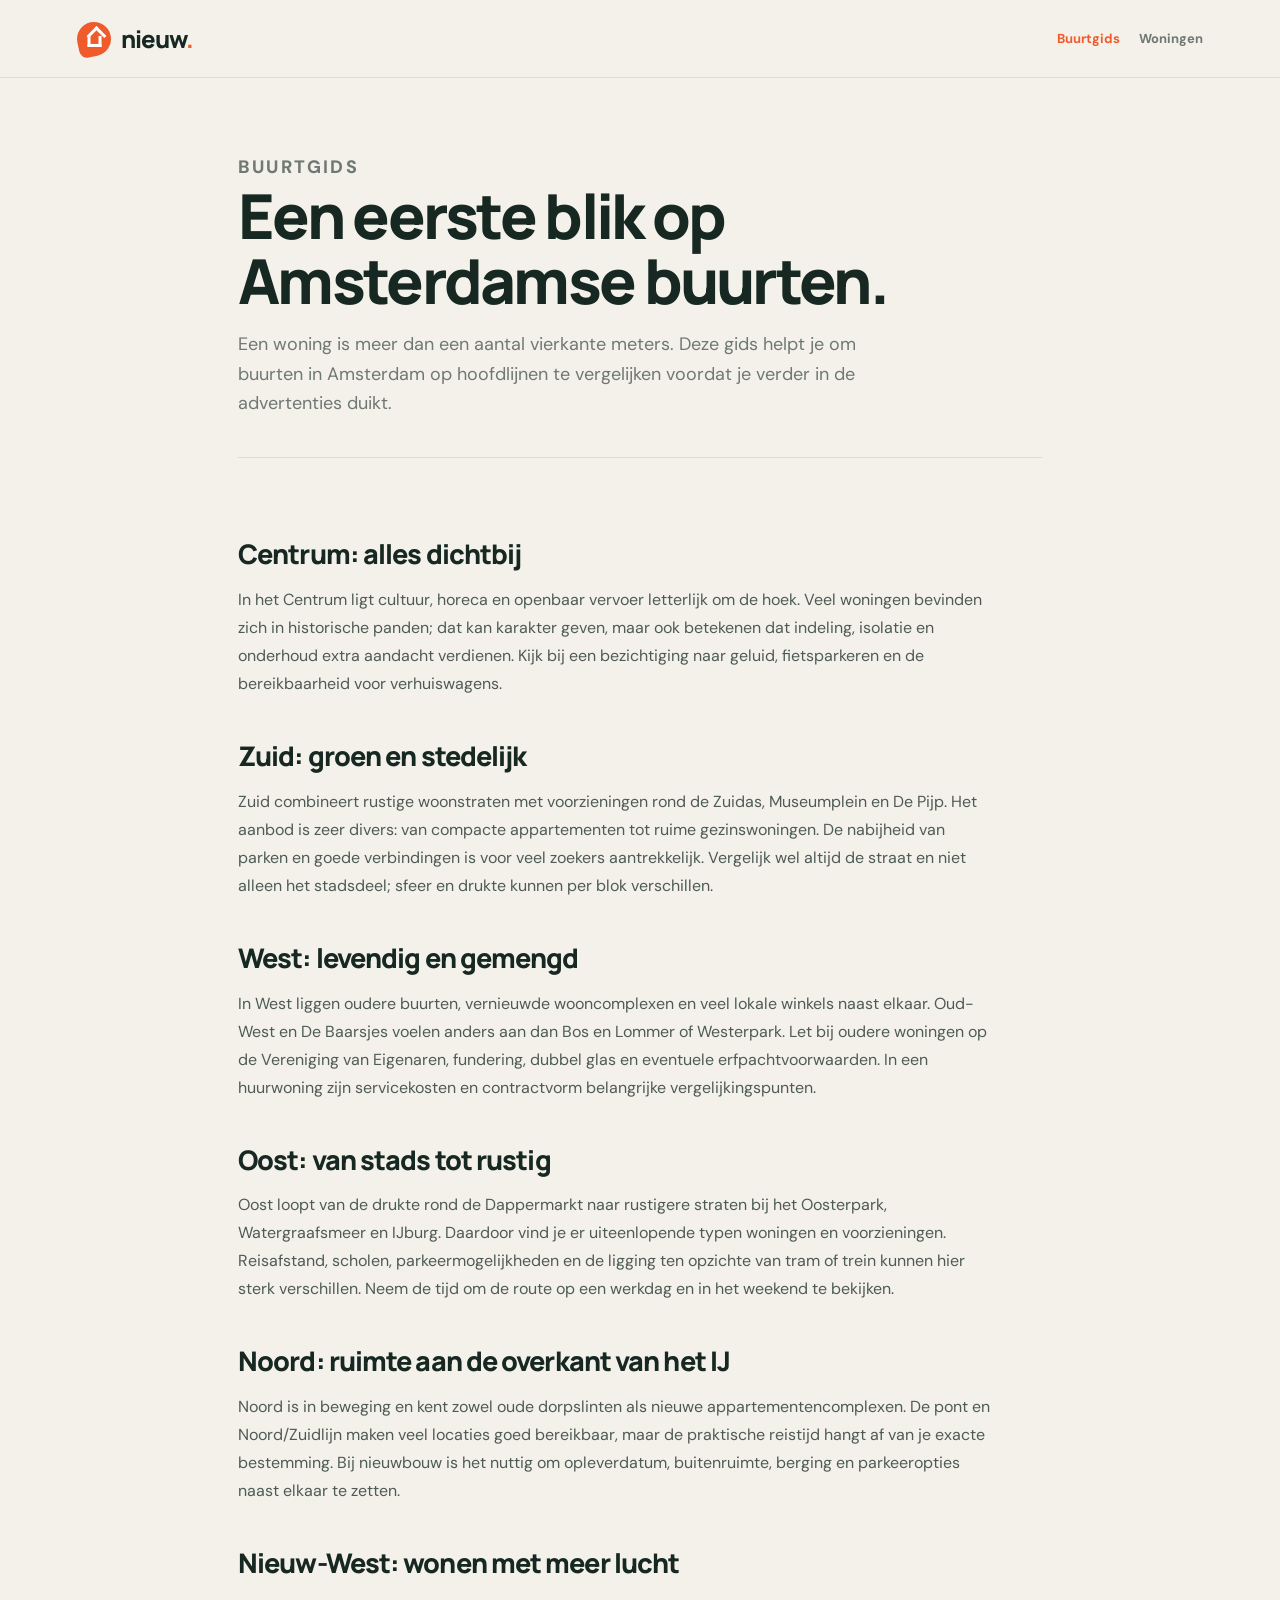
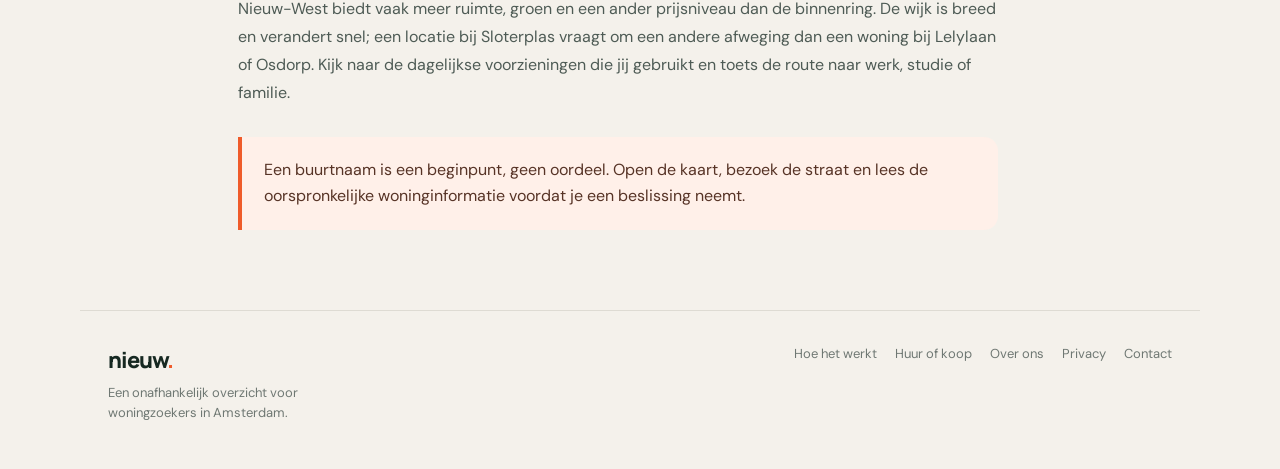
==== buurten.html @ e7a921b7 "Add Amsterdam neighbourhood guide" ====
<!doctype html>
<html lang="nl">
<head>
  <meta charset="UTF-8"><meta name="viewport" content="width=device-width, initial-scale=1.0">
  <meta name="description" content="Een praktische buurtgids voor woningzoekers in Amsterdam.">
  <title>Buurtgids Amsterdam | Mijnvastgoed</title>
  <link rel="preconnect" href="https://fonts.googleapis.com"><link rel="preconnect" href="https://fonts.gstatic.com" crossorigin>
  <link href="https://fonts.googleapis.com/css2?family=DM+Sans:wght@400;500;600;700&family=Manrope:wght@600;700;800&display=swap" rel="stylesheet"><link rel="stylesheet" href="styles.css?v=11">
</head>
<body>
  <header class="topbar content-topbar"><a class="brand" href="index.html"><span class="brand-mark"><span></span></span><span>nieuw<span class="brand-dot">.</span></span></a><nav class="content-nav" aria-label="Hoofdnavigatie"><a class="active" href="buurten.html">Buurtgids</a><a href="index.html">Woningen</a></nav></header>
  <main class="content-main"><section class="content-hero"><p class="eyebrow">BUURTGIDS</p><h1>Een eerste blik op<br>Amsterdamse buurten.</h1><p>Een woning is meer dan een aantal vierkante meters. Deze gids helpt je om buurten in Amsterdam op hoofdlijnen te vergelijken voordat je verder in de advertenties duikt.</p></section>
    <article class="article-content">
      <h2>Centrum: alles dichtbij</h2><p>In het Centrum ligt cultuur, horeca en openbaar vervoer letterlijk om de hoek. Veel woningen bevinden zich in historische panden; dat kan karakter geven, maar ook betekenen dat indeling, isolatie en onderhoud extra aandacht verdienen. Kijk bij een bezichtiging naar geluid, fietsparkeren en de bereikbaarheid voor verhuiswagens.</p>
      <h2>Zuid: groen en stedelijk</h2><p>Zuid combineert rustige woonstraten met voorzieningen rond de Zuidas, Museumplein en De Pijp. Het aanbod is zeer divers: van compacte appartementen tot ruime gezinswoningen. De nabijheid van parken en goede verbindingen is voor veel zoekers aantrekkelijk. Vergelijk wel altijd de straat en niet alleen het stadsdeel; sfeer en drukte kunnen per blok verschillen.</p>
      <h2>West: levendig en gemengd</h2><p>In West liggen oudere buurten, vernieuwde wooncomplexen en veel lokale winkels naast elkaar. Oud-West en De Baarsjes voelen anders aan dan Bos en Lommer of Westerpark. Let bij oudere woningen op de Vereniging van Eigenaren, fundering, dubbel glas en eventuele erfpachtvoorwaarden. In een huurwoning zijn servicekosten en contractvorm belangrijke vergelijkingspunten.</p>
      <h2>Oost: van stads tot rustig</h2><p>Oost loopt van de drukte rond de Dappermarkt naar rustigere straten bij het Oosterpark, Watergraafsmeer en IJburg. Daardoor vind je er uiteenlopende typen woningen en voorzieningen. Reisafstand, scholen, parkeermogelijkheden en de ligging ten opzichte van tram of trein kunnen hier sterk verschillen. Neem de tijd om de route op een werkdag en in het weekend te bekijken.</p>
      <h2>Noord: ruimte aan de overkant van het IJ</h2><p>Noord is in beweging en kent zowel oude dorpslinten als nieuwe appartementencomplexen. De pont en Noord/Zuidlijn maken veel locaties goed bereikbaar, maar de praktische reistijd hangt af van je exacte bestemming. Bij nieuwbouw is het nuttig om opleverdatum, buitenruimte, berging en parkeeropties naast elkaar te zetten.</p>
      <h2>Nieuw-West: wonen met meer lucht</h2><p>Nieuw-West biedt vaak meer ruimte, groen en een ander prijsniveau dan de binnenring. De wijk is breed en verandert snel; een locatie bij Sloterplas vraagt om een andere afweging dan een woning bij Lelylaan of Osdorp. Kijk naar de dagelijkse voorzieningen die jij gebruikt en toets de route naar werk, studie of familie.</p>
      <div class="callout">Een buurtnaam is een beginpunt, geen oordeel. Open de kaart, bezoek de straat en lees de oorspronkelijke woninginformatie voordat je een beslissing neemt.</div>
    </article>
  </main><footer class="site-footer"><div><a class="footer-brand" href="index.html">nieuw<span>.</span></a><p>Een onafhankelijk overzicht voor woningzoekers in Amsterdam.</p></div><nav aria-label="Informatie"><a href="hoe-werkt-het.html">Hoe het werkt</a><a href="huur-of-koop.html">Huur of koop</a><a href="over-ons.html">Over ons</a><a href="privacy.html">Privacy</a><a href="contact.html">Contact</a></nav></footer>
</body>
</html>
---- styles.css ----
:root{--ink:#162821;--muted:#6f7873;--cream:#f4f1eb;--white:#fff;--orange:#ef5b2a;--green:#2f6b54;--line:#dedbd3;--shadow:0 24px 70px rgba(28,39,33,.16)}
*{box-sizing:border-box}body{margin:0;background:var(--cream);color:var(--ink);font-family:'DM Sans',sans-serif;min-height:100vh}.topbar{height:78px;border-bottom:1px solid var(--line);display:flex;align-items:center;justify-content:space-between;padding:0 clamp(22px,6vw,86px);background:rgba(244,241,235,.88);backdrop-filter:blur(14px);position:relative;z-index:20}.brand{display:flex;align-items:center;gap:10px;color:var(--ink);text-decoration:none;font-family:Manrope;font-size:24px;font-weight:800;letter-spacing:-1px}.brand-dot{color:var(--orange)}.brand-mark{width:34px;height:34px;background:var(--orange);border-radius:50% 50% 50% 8px;display:grid;place-items:center;transform:rotate(-12deg)}.brand-mark span{width:14px;height:11px;border:3px solid white;border-top:0;position:relative;transform:rotate(12deg);margin-top:4px}.brand-mark span:before{content:'';position:absolute;width:11px;height:11px;border-left:3px solid white;border-top:3px solid white;transform:rotate(45deg);top:-7px;left:-1px}.week-pill{font-size:12px;font-weight:700;letter-spacing:1.2px;text-transform:uppercase;display:flex;align-items:center;gap:9px}.week-pill span{width:8px;height:8px;border-radius:50%;background:#5fac79;box-shadow:0 0 0 5px rgba(95,172,121,.13)}.saved-button{border:0;background:transparent;display:flex;align-items:center;gap:7px;color:var(--ink);font:700 15px inherit;cursor:pointer}.saved-button svg{width:22px;fill:none;stroke:currentColor;stroke-width:1.8}main{max-width:1120px;margin:0 auto;padding:52px 28px 60px}.intro{text-align:center}.eyebrow{font-size:11px;font-weight:800;color:var(--orange);letter-spacing:2.2px;margin:0 0 14px}.intro h1{font:800 clamp(38px,5vw,63px)/1.04 Manrope;margin:0;letter-spacing:-3.2px}.intro h1 em{font-family:Georgia,serif;font-weight:400;color:var(--orange)}.subtitle{color:var(--muted);line-height:1.65;font-size:15px;margin:18px 0 27px}.filters{display:flex;justify-content:center;gap:10px;position:relative;z-index:15}.filter-wrap{position:relative}.filter-button{height:50px;min-width:190px;border:1px solid #d6d2c8;border-radius:12px;background:white;display:flex;align-items:center;gap:10px;padding:0 15px;color:var(--ink);font:600 14px inherit;cursor:pointer;box-shadow:0 5px 18px rgba(29,39,33,.04)}.filter-button>svg{width:18px;margin-left:auto;fill:none;stroke:currentColor;stroke-width:1.8}.filter-icon{width:25px;height:25px;border-radius:50%;background:#fff0e9;color:var(--orange);display:grid;place-items:center;font-weight:700}.pin-icon svg{width:22px;fill:none;stroke:var(--orange);stroke-width:1.7}.dropdown{display:none;position:absolute;top:57px;left:0;right:0;background:#fff;border:1px solid var(--line);border-radius:12px;padding:6px;box-shadow:0 16px 36px rgba(24,36,29,.12)}.dropdown.open{display:block}.dropdown button{width:100%;text-align:left;border:0;background:transparent;border-radius:8px;padding:10px 11px;font:500 13px inherit;color:var(--ink);cursor:pointer}.dropdown button:hover{background:#f5f1e9}.deck-section{margin-top:35px}.deck{height:475px;position:relative;max-width:760px;margin:0 auto}.property-card{position:absolute;inset:0;background:white;border-radius:24px;overflow:hidden;box-shadow:var(--shadow);display:grid;grid-template-columns:1.45fr 1fr;touch-action:none;user-select:none;transition:transform .35s ease,opacity .35s ease}.property-card:nth-last-child(2){transform:translateY(9px) scale(.98);opacity:.72}.property-card:nth-last-child(n+3){transform:translateY(16px) scale(.955);opacity:.35}.card-photo{position:relative;overflow:hidden;cursor:pointer}.card-photo>img{width:100%;height:100%;object-fit:cover;transition:transform .5s}.card-photo:hover>img{transform:scale(1.025)}.date-badge{position:absolute;left:18px;top:18px;background:rgba(255,255,255,.94);border-radius:8px;padding:8px 10px;font-size:10px;font-weight:800;letter-spacing:1px;text-transform:uppercase}.photo-count{position:absolute;right:17px;bottom:17px;background:rgba(16,29,23,.78);color:#fff;border-radius:20px;padding:8px 11px;font-size:11px;font-weight:600;display:flex;gap:7px;align-items:center}.card-info{padding:34px 30px;display:flex;flex-direction:column;position:relative}.card-number{font:600 11px Manrope;color:#9aa09c;letter-spacing:1.5px}.card-info h2{font:800 25px/1.18 Manrope;margin:22px 0 4px;letter-spacing:-1px}.neighborhood{color:var(--orange);font-weight:600;font-size:13px;margin:0}.price{font:800 22px Manrope;margin:25px 0 18px}.facts{border-top:1px solid #e9e6df;border-bottom:1px solid #e9e6df;display:flex;padding:16px 0;gap:20px}.fact{font-size:12px;color:var(--muted)}.fact strong{display:block;color:var(--ink);font:700 14px Manrope;margin-bottom:2px}.feature{margin-top:auto;font-size:12px;color:var(--green);font-weight:600}.feature:before{content:'✦';margin-right:7px}.details-link{font-weight:700;font-size:12px;color:var(--ink);margin-top:12px}.swipe-stamp{position:absolute;top:35px;padding:7px 12px;border:3px solid;border-radius:7px;font:800 20px Manrope;letter-spacing:2px;opacity:0;z-index:5}.swipe-stamp.next{left:25px;color:#d6453d;transform:rotate(-10deg)}.swipe-stamp.save{right:25px;color:#2f8f5b;transform:rotate(10deg)}.actions{display:flex;align-items:center;justify-content:center;gap:28px;margin-top:28px}.action-button{width:53px;height:53px;border-radius:50%;background:#fff;border:1px solid var(--line);display:grid;place-items:center;cursor:pointer;box-shadow:0 7px 20px rgba(30,40,34,.08);transition:.2s}.action-button:hover{transform:translateY(-2px)}.action-button svg{width:21px;fill:none;stroke-width:2;stroke:currentColor}.action-button.pass{color:#8c948f}.action-button.like{background:var(--orange);color:#fff;border-color:var(--orange)}.actions p{font-size:11px;color:#a0a49f;text-align:center;min-width:130px;margin:0}.actions strong,.actions span{display:block}.actions strong{color:var(--ink);font-size:12px}.progress{display:flex;justify-content:center;gap:5px;margin-top:19px}.progress span{height:3px;width:18px;background:#d8d4cb;border-radius:3px}.progress span.active{background:var(--orange);width:28px}.empty-state{text-align:center;height:475px;max-width:760px;margin:auto;background:#fff;border-radius:24px;padding:110px 20px;box-shadow:var(--shadow)}.empty-state>span{font-size:38px;color:var(--orange)}.empty-state h2{font:800 28px Manrope;margin:10px}.empty-state p{color:var(--muted)}.empty-state button{border:0;border-radius:10px;background:var(--orange);color:#fff;padding:12px 18px;font-weight:700;cursor:pointer}.gallery-modal{position:fixed;inset:0;background:rgba(10,18,14,.94);z-index:50;display:none;align-items:center;justify-content:center}.modal-close{position:absolute;right:25px;top:18px;background:transparent;color:#fff;border:0;font-size:40px;cursor:pointer}.gallery-stage{width:min(1000px,88vw);height:min(720px,78vh);position:relative}.gallery-stage img{width:100%;height:100%;object-fit:contain}.gallery-nav{position:absolute;top:50%;transform:translateY(-50%);border:0;width:45px;height:45px;border-radius:50%;background:rgba(255,255,255,.9);font-size:30px;cursor:pointer;z-index:2}.gallery-nav.prev{left:15px}.gallery-nav.next{right:15px}.gallery-caption{position:absolute;bottom:0;left:0;right:0;padding:30px 20px 12px;background:linear-gradient(transparent,rgba(0,0,0,.7));color:#fff;display:flex;justify-content:space-between;font-size:13px}
@media(max-width:700px){.topbar{height:66px;padding:0 18px}.week-pill{display:none}main{padding:34px 15px}.intro h1{letter-spacing:-2px}.subtitle br{display:none}.filters{gap:7px}.filter-button{min-width:0;width:calc(50vw - 19px);padding:0 11px}.deck{height:540px}.property-card{grid-template-columns:1fr;grid-template-rows:58% 42%;border-radius:19px}.card-info{padding:18px 22px}.card-info h2{font-size:20px;margin:7px 0 2px}.price{font-size:18px;margin:12px 0 10px}.facts{padding:10px 0}.feature{display:none}.card-number{position:absolute;right:20px;top:20px}.actions{margin-top:22px}.gallery-stage{width:100vw;height:75vh}.gallery-nav{width:38px;height:38px}.dropdown{min-width:180px}.filter-wrap:last-child .dropdown{left:auto;right:0}}
@media(max-width:410px){.deck{height:505px}.card-photo{min-height:0}.actions{gap:18px}.intro h1{font-size:35px}}
.account-actions{display:flex;align-items:center;gap:16px}.account-button{border:1px solid #d6d2c8;background:#fff;border-radius:24px;padding:7px 13px 7px 7px;display:flex;align-items:center;gap:8px;font:700 12px inherit;color:var(--ink);cursor:pointer}.avatar{width:28px;height:28px;border-radius:50%;background:var(--orange);color:#fff;display:grid;place-items:center;font-weight:800;text-transform:uppercase}.account-modal,.saved-panel{position:fixed;inset:0;background:rgba(10,18,14,.58);backdrop-filter:blur(7px);z-index:60;display:none;align-items:center;justify-content:center}.account-modal.open,.saved-panel.open{display:flex}.account-card{width:min(440px,calc(100vw - 30px));background:var(--cream);border-radius:24px;padding:38px 42px;position:relative;text-align:center;box-shadow:var(--shadow)}.panel-close{border:0;background:transparent;color:var(--ink);font-size:30px;cursor:pointer;line-height:1}.account-card>.panel-close{position:absolute;right:18px;top:14px}.account-logo{display:flex;justify-content:center;margin-bottom:20px}.account-card h2,.drawer-head h2{font:800 28px/1.15 Manrope;margin:6px 0 12px;letter-spacing:-1px}.account-copy{font-size:14px;color:var(--muted);line-height:1.5;margin-bottom:25px}.account-card label{display:block;text-align:left;font-size:12px;font-weight:700;margin:13px 0}.account-card input{width:100%;height:48px;border:1px solid var(--line);background:#fff;border-radius:10px;margin-top:7px;padding:0 13px;font:500 14px inherit;outline:none}.account-card input:focus{border-color:var(--orange);box-shadow:0 0 0 3px rgba(239,91,42,.12)}.primary-button{width:100%;height:49px;border:0;border-radius:11px;background:var(--orange);color:#fff;font:700 14px inherit;margin-top:8px;cursor:pointer}.form-error{color:#b63a21;font-size:12px;min-height:14px;margin:5px 0}.demo-note{font-size:11px;color:#8c938f;line-height:1.5;margin:18px 20px 0}.saved-panel{justify-content:flex-end}.saved-drawer{width:min(480px,100vw);height:100%;background:var(--cream);padding:35px;overflow:auto;box-shadow:-20px 0 60px rgba(10,18,14,.18)}.drawer-head{display:flex;justify-content:space-between;align-items:flex-start;border-bottom:1px solid var(--line);padding-bottom:20px}.drawer-head .eyebrow{margin-bottom:8px}.drawer-head h2{margin:0}.user-strip{display:flex;align-items:center;gap:11px;margin:20px 0;padding:13px;background:#fff;border-radius:13px}.user-strip div{display:flex;flex-direction:column;font-size:12px}.user-strip button{border:0;background:transparent;color:var(--orange);padding:2px 0;text-align:left;font:600 11px inherit;cursor:pointer}.saved-list{display:grid;gap:13px}.saved-property{background:#fff;border-radius:15px;overflow:hidden;display:grid;grid-template-columns:120px 1fr;min-height:105px}.saved-property img{width:100%;height:100%;object-fit:cover}.saved-property-info{padding:15px}.saved-property h3{font:800 14px Manrope;margin:0 0 3px}.saved-property p{font-size:11px;color:var(--muted);margin:0 0 10px}.saved-property strong{font:800 13px Manrope}.remove-saved{float:right;border:0;background:transparent;color:var(--orange);cursor:pointer;font-size:18px}.no-saved{text-align:center;padding:70px 20px;color:var(--muted)}.no-saved span{font-size:34px;color:var(--orange)}
@media(max-width:700px){.account-actions{gap:8px}.account-button{padding-right:8px}.account-button #accountLabel{display:none}.saved-drawer{padding:25px 18px}.account-card{padding:34px 25px}}
.forgot-button{border:0;background:transparent;color:var(--orange);font:700 12px inherit;margin-top:15px;cursor:pointer}.form-error.success{color:var(--green)}
.property-links{display:flex;align-items:center;justify-content:space-between;gap:12px;margin-top:12px}.property-links .details-link{margin-top:0}.funda-link{flex:none;color:var(--orange);font-size:12px;font-weight:800;text-decoration:none}.funda-link:hover{text-decoration:underline}.gallery-caption{display:grid;grid-template-columns:1fr auto auto;align-items:center;gap:22px}.gallery-caption a{color:#fff;font-weight:800;text-decoration:none}.gallery-caption a:hover{text-decoration:underline}
.gallery-modal.open{display:flex}
@media(max-width:700px){.gallery-caption{grid-template-columns:1fr auto;gap:10px}.gallery-caption a{display:none}}
.property-card{grid-template-columns:1.25fr 1fr}.map-link{position:absolute;right:6px;bottom:6px;border-radius:7px;background:rgba(255,255,255,.94);box-shadow:0 2px 8px rgba(22,40,33,.16);padding:5px 7px;color:var(--ink);font-size:9px;font-weight:800;text-decoration:none}.map-link:hover{text-decoration:underline}#areaLabel{line-height:1.1}
@media(max-width:700px){.property-card{grid-template-columns:1fr;grid-template-rows:49% 51%}.card-info{padding:15px 22px}.property-links{justify-content:flex-end;margin-top:7px}.property-links .details-link{display:none}#areaFilter{font-size:11px}}
@media(max-width:410px){.deck{height:540px}}

/* Responsieve locatiekaart: naast de woning op desktop, eronder op kleine schermen. */
.property-layout{max-width:1120px;margin:0 auto;display:grid;grid-template-columns:minmax(0,1fr) clamp(38px,5vw,56px) clamp(240px,26vw,300px);align-items:start}.property-ad{min-width:0}.property-layout .deck,.property-layout .empty-state{max-width:none}.location-panel{grid-column:3;grid-row:1;background:#fff;border:1px solid rgba(222,219,211,.9);border-radius:20px;padding:15px;box-shadow:0 18px 48px rgba(28,39,33,.12)}.location-heading{display:flex;align-items:center;gap:11px;padding:2px 2px 13px}.location-heading p{font-size:9px;font-weight:800;letter-spacing:1.6px;color:var(--orange);margin:0 0 3px}.location-heading h2{font:800 15px/1.25 Manrope;margin:0;letter-spacing:-.35px}.location-icon{width:35px;height:35px;flex:0 0 35px;border-radius:11px;background:#fff0e9;display:grid;place-items:center}.location-icon svg{width:19px;fill:none;stroke:var(--orange);stroke-width:1.8}.map-frame{height:310px;border-radius:14px;overflow:hidden;position:relative;background:#e8eee9}.map-frame iframe{width:100%;height:100%;border:0;display:block}.map-frame .map-link{right:10px;bottom:10px;padding:8px 10px;font-size:10px}.map-arrow{grid-column:2;grid-row:1;width:100%;height:150px;margin-top:22px;overflow:visible;align-self:start}.map-arrow>path{fill:none;stroke:var(--orange);stroke-width:3;stroke-linecap:round;stroke-dasharray:5 7}.map-arrow marker path{fill:var(--orange)}
@media(max-width:900px){.property-layout{display:flex;flex-direction:column}.property-ad{width:100%}.map-arrow{display:none}.location-panel{width:min(100%,760px);margin:28px auto 0;padding:14px;border-radius:18px}.map-frame{height:280px}}
@media(max-width:700px){.location-panel{margin-top:30px}.map-frame{height:260px}.location-heading{padding-bottom:12px}.location-heading h2{font-size:14px}}

/* Koop/huur-schakelaar linksboven. */
.topbar-left{display:flex;align-items:center;gap:20px}.offer-switch{display:flex;align-items:center;padding:3px;background:#e8e4dc;border:1px solid #d8d3c9;border-radius:12px}.offer-switch button{min-width:58px;height:32px;padding:0 13px;border:0;border-radius:9px;background:transparent;color:var(--muted);font:700 12px 'DM Sans',sans-serif;cursor:pointer;transition:background .2s,color .2s,box-shadow .2s}.offer-switch button.active{background:#fff;color:var(--ink);box-shadow:0 3px 9px rgba(28,39,33,.1)}
@media(max-width:700px){.topbar-left{gap:9px}.brand{font-size:20px;gap:7px}.brand-mark{width:31px;height:31px}.offer-switch{padding:2px;border-radius:10px}.offer-switch button{min-width:45px;height:29px;padding:0 8px;font-size:11px}.account-actions{gap:4px}.saved-button{gap:4px}.topbar{padding:0 12px}}
@media(max-width:370px){.brand>span:last-child{display:none}.topbar-left{gap:7px}}
.card-photo{background:#fff}.card-photo.no-photo{cursor:default}.saved-photo-empty{width:100%;height:100%;background:#fff}

/* Redactionele informatiepagina's. */
.topbar-info{color:var(--ink);font-size:13px;font-weight:700;text-decoration:none;margin-left:auto;margin-right:18px}.topbar-info:hover{text-decoration:underline}.site-footer{max-width:1120px;margin:0 auto;padding:34px 28px 46px;border-top:1px solid var(--line);display:flex;justify-content:space-between;gap:35px;color:var(--muted)}.footer-brand{color:var(--ink);font:800 22px Manrope;text-decoration:none;letter-spacing:-1px}.footer-brand span{color:var(--orange)}.site-footer p{max-width:270px;font-size:13px;line-height:1.55;margin:8px 0 0}.site-footer nav{display:flex;flex-wrap:wrap;justify-content:flex-end;align-content:flex-start;gap:11px 18px;max-width:460px}.site-footer nav a{color:var(--muted);font-size:13px;text-decoration:none}.site-footer nav a:hover{color:var(--ink);text-decoration:underline}.content-topbar{position:sticky;top:0}.content-nav{display:flex;align-items:center;gap:19px}.content-nav a{color:var(--muted);font-size:13px;font-weight:700;text-decoration:none}.content-nav a:hover,.content-nav a.active{color:var(--orange)}.content-main{max-width:860px;margin:0 auto;padding:70px 28px 30px}.content-hero{padding:5px 0 38px;border-bottom:1px solid var(--line)}.content-hero h1{font:800 clamp(38px,6vw,62px)/1.05 Manrope;letter-spacing:-2.7px;margin:0 0 17px}.content-hero p{max-width:680px;color:var(--muted);font-size:18px;line-height:1.65;margin:0}.article-content{max-width:760px;padding:38px 0 20px}.article-content h2{font:800 27px/1.18 Manrope;letter-spacing:-.9px;margin:42px 0 12px}.article-content h3{font:800 19px Manrope;margin:28px 0 7px}.article-content p,.article-content li{color:#4e5b55;font-size:16px;line-height:1.75}.article-content ul{padding-left:22px}.article-content a{color:var(--orange);font-weight:700}.info-grid{display:grid;grid-template-columns:repeat(2,minmax(0,1fr));gap:15px;margin:30px 0}.info-card{background:#fff;border:1px solid var(--line);border-radius:18px;padding:24px}.info-card h2{font:800 20px Manrope;margin:0 0 8px}.info-card p{font-size:14px;line-height:1.6;margin:0;color:var(--muted)}.callout{margin:30px 0;padding:20px 22px;background:#fff0e9;border-left:4px solid var(--orange);border-radius:0 14px 14px 0;color:#573326;line-height:1.65}.content-note{font-size:13px!important;color:var(--muted)!important}.contact-card{background:#fff;border:1px solid var(--line);border-radius:20px;padding:28px;margin:30px 0}.contact-card h2{margin-top:0}.contact-button{display:inline-block;border-radius:10px;background:var(--orange);color:#fff!important;padding:12px 17px;text-decoration:none;font-weight:800}.contact-button:hover{filter:brightness(.94);text-decoration:none!important}
@media(max-width:700px){.topbar-info{display:none}.content-nav{gap:13px}.content-nav a:not(.active){display:none}.content-main{padding:46px 20px 16px}.content-hero h1{letter-spacing:-2px}.content-hero p{font-size:16px}.article-content{padding-top:24px}.article-content h2{font-size:24px;margin-top:34px}.article-content p,.article-content li{font-size:15px}.info-grid{grid-template-columns:1fr}.site-footer{margin:0 18px;padding:28px 0 38px;display:block}.site-footer nav{justify-content:flex-start;margin-top:22px}.content-topbar{padding:0 20px}}
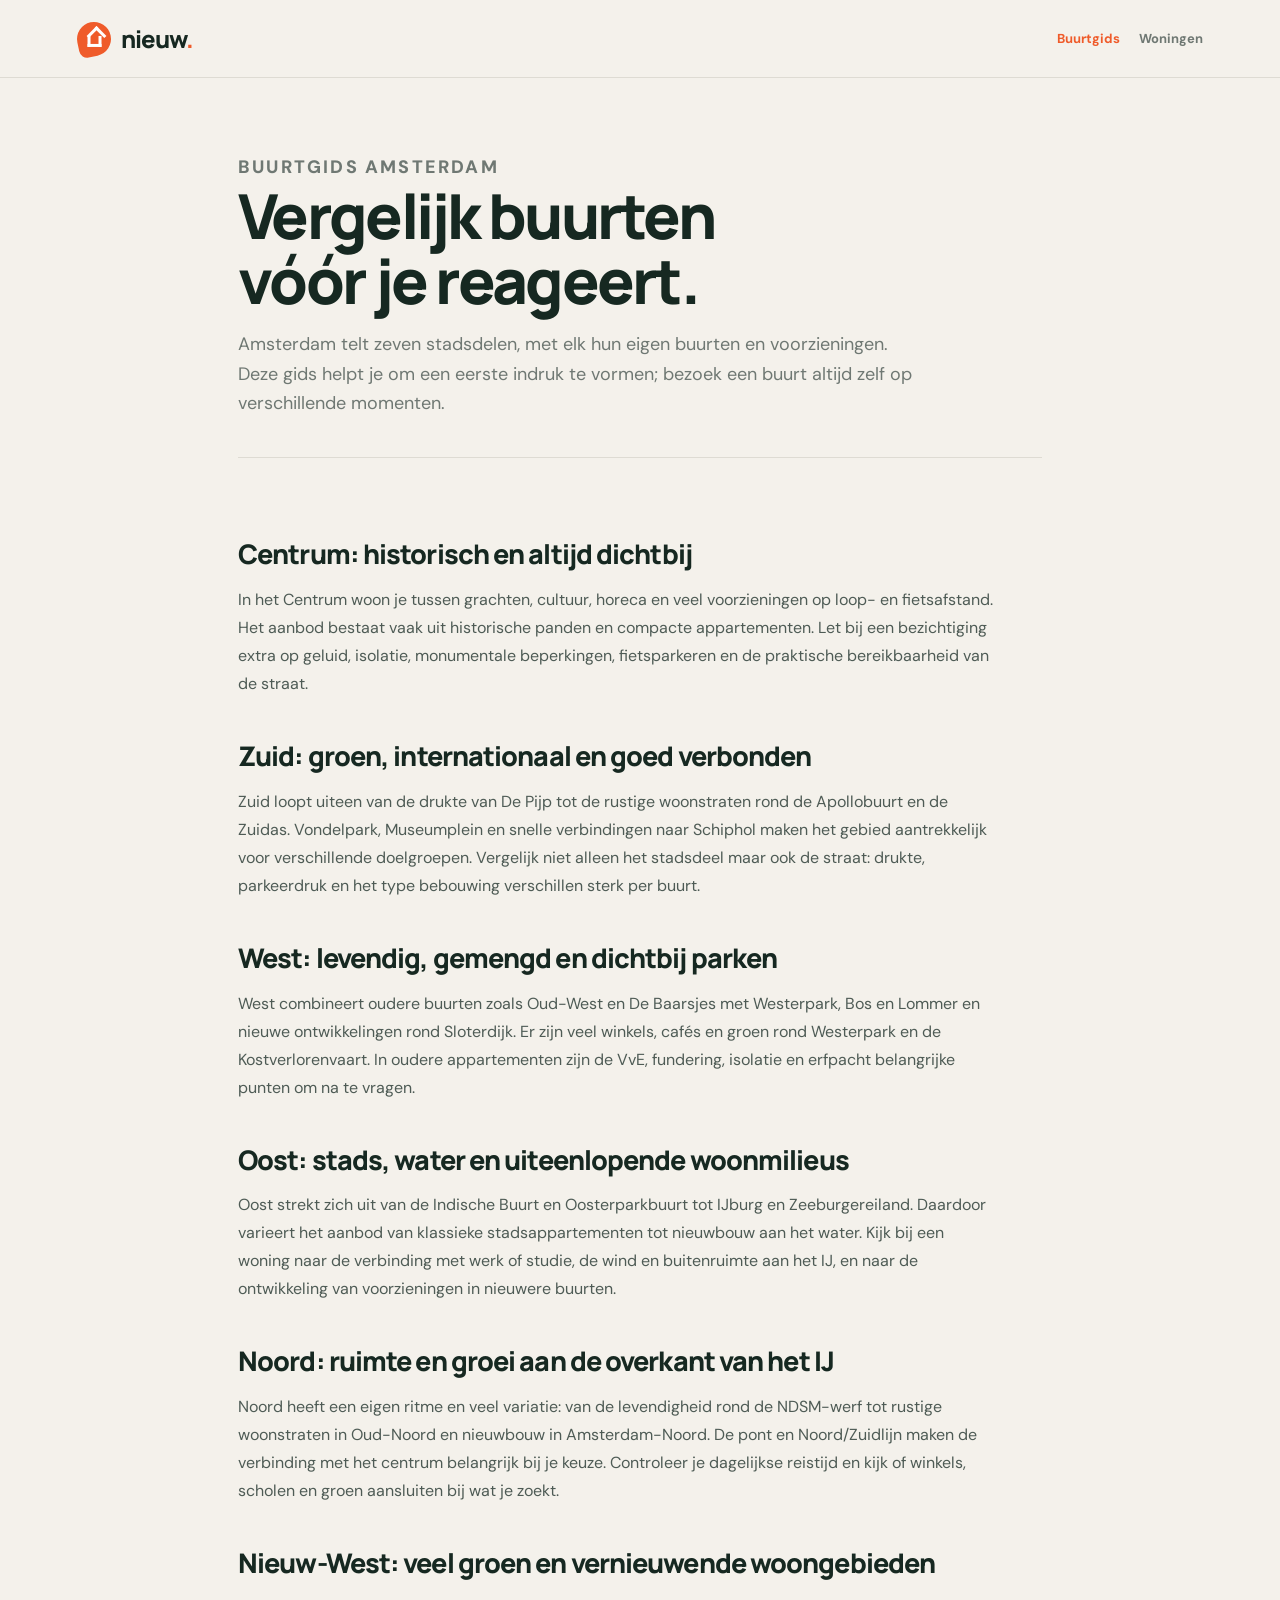
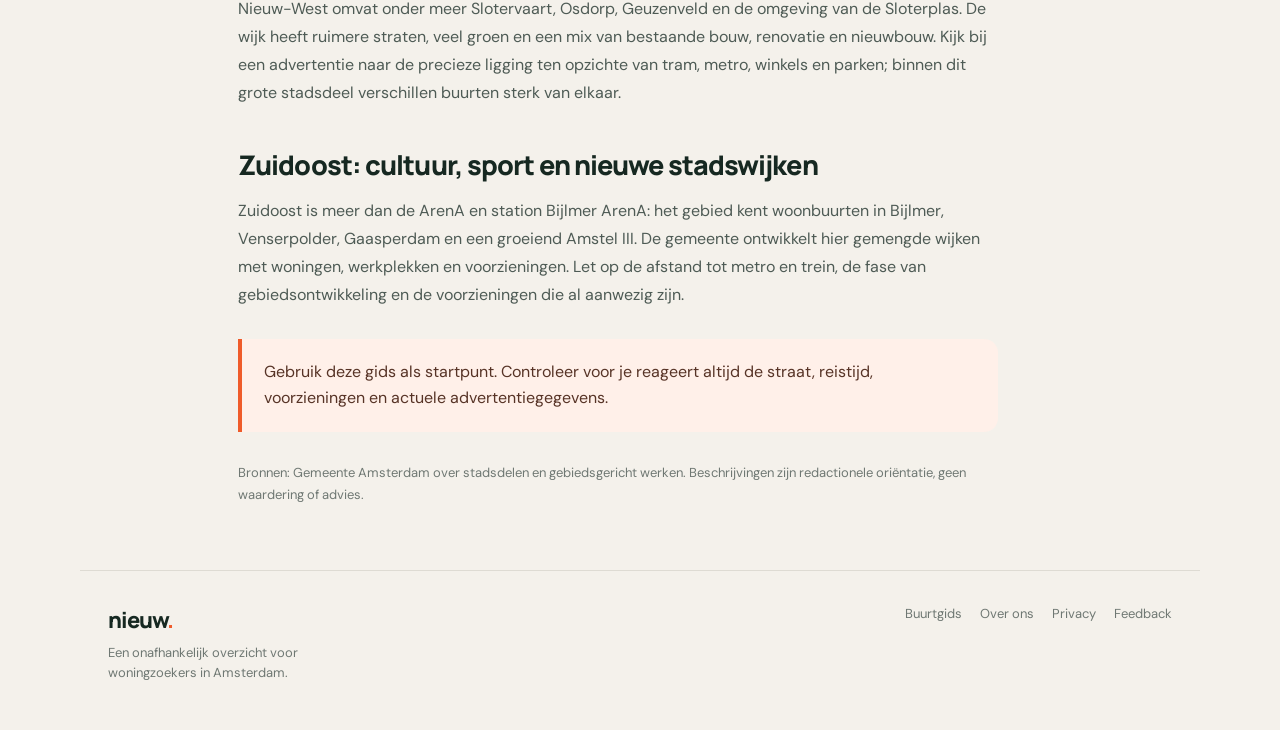
==== commit 0f715df0: "Rewrite Amsterdam neighbourhood guide" ====
--- a/buurten.html
+++ b/buurten.html
@@ -1,24 +1,13 @@
 <!doctype html>
-<html lang="nl">
-<head>
-  <meta charset="UTF-8"><meta name="viewport" content="width=device-width, initial-scale=1.0">
-  <meta name="description" content="Een praktische buurtgids voor woningzoekers in Amsterdam.">
-  <title>Buurtgids Amsterdam | Mijnvastgoed</title>
-  <link rel="preconnect" href="https://fonts.googleapis.com"><link rel="preconnect" href="https://fonts.gstatic.com" crossorigin>
-  <link href="https://fonts.googleapis.com/css2?family=DM+Sans:wght@400;500;600;700&family=Manrope:wght@600;700;800&display=swap" rel="stylesheet"><link rel="stylesheet" href="styles.css?v=11">
-</head>
-<body>
-  <header class="topbar content-topbar"><a class="brand" href="index.html"><span class="brand-mark"><span></span></span><span>nieuw<span class="brand-dot">.</span></span></a><nav class="content-nav" aria-label="Hoofdnavigatie"><a class="active" href="buurten.html">Buurtgids</a><a href="index.html">Woningen</a></nav></header>
-  <main class="content-main"><section class="content-hero"><p class="eyebrow">BUURTGIDS</p><h1>Een eerste blik op<br>Amsterdamse buurten.</h1><p>Een woning is meer dan een aantal vierkante meters. Deze gids helpt je om buurten in Amsterdam op hoofdlijnen te vergelijken voordat je verder in de advertenties duikt.</p></section>
-    <article class="article-content">
-      <h2>Centrum: alles dichtbij</h2><p>In het Centrum ligt cultuur, horeca en openbaar vervoer letterlijk om de hoek. Veel woningen bevinden zich in historische panden; dat kan karakter geven, maar ook betekenen dat indeling, isolatie en onderhoud extra aandacht verdienen. Kijk bij een bezichtiging naar geluid, fietsparkeren en de bereikbaarheid voor verhuiswagens.</p>
-      <h2>Zuid: groen en stedelijk</h2><p>Zuid combineert rustige woonstraten met voorzieningen rond de Zuidas, Museumplein en De Pijp. Het aanbod is zeer divers: van compacte appartementen tot ruime gezinswoningen. De nabijheid van parken en goede verbindingen is voor veel zoekers aantrekkelijk. Vergelijk wel altijd de straat en niet alleen het stadsdeel; sfeer en drukte kunnen per blok verschillen.</p>
-      <h2>West: levendig en gemengd</h2><p>In West liggen oudere buurten, vernieuwde wooncomplexen en veel lokale winkels naast elkaar. Oud-West en De Baarsjes voelen anders aan dan Bos en Lommer of Westerpark. Let bij oudere woningen op de Vereniging van Eigenaren, fundering, dubbel glas en eventuele erfpachtvoorwaarden. In een huurwoning zijn servicekosten en contractvorm belangrijke vergelijkingspunten.</p>
-      <h2>Oost: van stads tot rustig</h2><p>Oost loopt van de drukte rond de Dappermarkt naar rustigere straten bij het Oosterpark, Watergraafsmeer en IJburg. Daardoor vind je er uiteenlopende typen woningen en voorzieningen. Reisafstand, scholen, parkeermogelijkheden en de ligging ten opzichte van tram of trein kunnen hier sterk verschillen. Neem de tijd om de route op een werkdag en in het weekend te bekijken.</p>
-      <h2>Noord: ruimte aan de overkant van het IJ</h2><p>Noord is in beweging en kent zowel oude dorpslinten als nieuwe appartementencomplexen. De pont en Noord/Zuidlijn maken veel locaties goed bereikbaar, maar de praktische reistijd hangt af van je exacte bestemming. Bij nieuwbouw is het nuttig om opleverdatum, buitenruimte, berging en parkeeropties naast elkaar te zetten.</p>
-      <h2>Nieuw-West: wonen met meer lucht</h2><p>Nieuw-West biedt vaak meer ruimte, groen en een ander prijsniveau dan de binnenring. De wijk is breed en verandert snel; een locatie bij Sloterplas vraagt om een andere afweging dan een woning bij Lelylaan of Osdorp. Kijk naar de dagelijkse voorzieningen die jij gebruikt en toets de route naar werk, studie of familie.</p>
-      <div class="callout">Een buurtnaam is een beginpunt, geen oordeel. Open de kaart, bezoek de straat en lees de oorspronkelijke woninginformatie voordat je een beslissing neemt.</div>
-    </article>
-  </main><footer class="site-footer"><div><a class="footer-brand" href="index.html">nieuw<span>.</span></a><p>Een onafhankelijk overzicht voor woningzoekers in Amsterdam.</p></div><nav aria-label="Informatie"><a href="hoe-werkt-het.html">Hoe het werkt</a><a href="huur-of-koop.html">Huur of koop</a><a href="over-ons.html">Over ons</a><a href="privacy.html">Privacy</a><a href="contact.html">Contact</a></nav></footer>
-</body>
-</html>
+<html lang="nl"><head><meta charset="utf-8"><meta name="viewport" content="width=device-width, initial-scale=1"><title>Buurtgids Amsterdam | Mijnvastgoed</title><meta name="description" content="Een praktische buurtgids voor wie in Amsterdam een huur- of koopwoning zoekt."><link rel="canonical" href="https://mijnvastgoed.github.io/buurten.html"><script async src="https://pagead2.googlesyndication.com/pagead/js/adsbygoogle.js?client=ca-pub-2361296620186470" crossorigin="anonymous"></script><link rel="preconnect" href="https://fonts.googleapis.com"><link rel="preconnect" href="https://fonts.gstatic.com" crossorigin><link href="https://fonts.googleapis.com/css2?family=DM+Sans:wght@400;500;600;700&family=Manrope:wght@600;700;800&display=swap" rel="stylesheet"><link rel="stylesheet" href="styles.css?v=12"></head>
+<body><header class="topbar content-topbar"><a class="brand" href="index.html" aria-label="Terug naar Mijnvastgoed"><span class="brand-mark"><span></span></span><span>nieuw<span class="brand-dot">.</span></span></a><nav class="content-nav" aria-label="Hoofdnavigatie"><a class="active" href="buurten.html">Buurtgids</a><a href="index.html">Woningen</a></nav></header>
+<main class="content-main"><section class="content-hero"><p class="eyebrow">BUURTGIDS AMSTERDAM</p><h1>Vergelijk buurten<br>vóór je reageert.</h1><p>Amsterdam telt zeven stadsdelen, met elk hun eigen buurten en voorzieningen. Deze gids helpt je om een eerste indruk te vormen; bezoek een buurt altijd zelf op verschillende momenten.</p></section><article class="article-content">
+<h2>Centrum: historisch en altijd dichtbij</h2><p>In het Centrum woon je tussen grachten, cultuur, horeca en veel voorzieningen op loop- en fietsafstand. Het aanbod bestaat vaak uit historische panden en compacte appartementen. Let bij een bezichtiging extra op geluid, isolatie, monumentale beperkingen, fietsparkeren en de praktische bereikbaarheid van de straat.</p>
+<h2>Zuid: groen, internationaal en goed verbonden</h2><p>Zuid loopt uiteen van de drukte van De Pijp tot de rustige woonstraten rond de Apollobuurt en de Zuidas. Vondelpark, Museumplein en snelle verbindingen naar Schiphol maken het gebied aantrekkelijk voor verschillende doelgroepen. Vergelijk niet alleen het stadsdeel maar ook de straat: drukte, parkeerdruk en het type bebouwing verschillen sterk per buurt.</p>
+<h2>West: levendig, gemengd en dichtbij parken</h2><p>West combineert oudere buurten zoals Oud-West en De Baarsjes met Westerpark, Bos en Lommer en nieuwe ontwikkelingen rond Sloterdijk. Er zijn veel winkels, cafés en groen rond Westerpark en de Kostverlorenvaart. In oudere appartementen zijn de VvE, fundering, isolatie en erfpacht belangrijke punten om na te vragen.</p>
+<h2>Oost: stads, water en uiteenlopende woonmilieus</h2><p>Oost strekt zich uit van de Indische Buurt en Oosterparkbuurt tot IJburg en Zeeburgereiland. Daardoor varieert het aanbod van klassieke stadsappartementen tot nieuwbouw aan het water. Kijk bij een woning naar de verbinding met werk of studie, de wind en buitenruimte aan het IJ, en naar de ontwikkeling van voorzieningen in nieuwere buurten.</p>
+<h2>Noord: ruimte en groei aan de overkant van het IJ</h2><p>Noord heeft een eigen ritme en veel variatie: van de levendigheid rond de NDSM-werf tot rustige woonstraten in Oud-Noord en nieuwbouw in Amsterdam-Noord. De pont en Noord/Zuidlijn maken de verbinding met het centrum belangrijk bij je keuze. Controleer je dagelijkse reistijd en kijk of winkels, scholen en groen aansluiten bij wat je zoekt.</p>
+<h2>Nieuw-West: veel groen en vernieuwende woongebieden</h2><p>Nieuw-West omvat onder meer Slotervaart, Osdorp, Geuzenveld en de omgeving van de Sloterplas. De wijk heeft ruimere straten, veel groen en een mix van bestaande bouw, renovatie en nieuwbouw. Kijk bij een advertentie naar de precieze ligging ten opzichte van tram, metro, winkels en parken; binnen dit grote stadsdeel verschillen buurten sterk van elkaar.</p>
+<h2>Zuidoost: cultuur, sport en nieuwe stadswijken</h2><p>Zuidoost is meer dan de ArenA en station Bijlmer ArenA: het gebied kent woonbuurten in Bijlmer, Venserpolder, Gaasperdam en een groeiend Amstel III. De gemeente ontwikkelt hier gemengde wijken met woningen, werkplekken en voorzieningen. Let op de afstand tot metro en trein, de fase van gebiedsontwikkeling en de voorzieningen die al aanwezig zijn.</p>
+<div class="callout">Gebruik deze gids als startpunt. Controleer voor je reageert altijd de straat, reistijd, voorzieningen en actuele advertentiegegevens.</div><p class="content-note">Bronnen: Gemeente Amsterdam over stadsdelen en gebiedsgericht werken. Beschrijvingen zijn redactionele oriëntatie, geen waardering of advies.</p></article></main>
+<footer class="site-footer"><div><a class="footer-brand" href="index.html">nieuw<span>.</span></a><p>Een onafhankelijk overzicht voor woningzoekers in Amsterdam.</p></div><nav aria-label="Informatie"><a href="buurten.html">Buurtgids</a><a href="over-ons.html">Over ons</a><a href="privacy.html">Privacy</a><a href="contact.html">Feedback</a></nav></footer></body></html>
--- a/styles.css
+++ b/styles.css
@@ -25,4 +25,5 @@
 
 /* Redactionele informatiepagina's. */
 .topbar-info{color:var(--ink);font-size:13px;font-weight:700;text-decoration:none;margin-left:auto;margin-right:18px}.topbar-info:hover{text-decoration:underline}.site-footer{max-width:1120px;margin:0 auto;padding:34px 28px 46px;border-top:1px solid var(--line);display:flex;justify-content:space-between;gap:35px;color:var(--muted)}.footer-brand{color:var(--ink);font:800 22px Manrope;text-decoration:none;letter-spacing:-1px}.footer-brand span{color:var(--orange)}.site-footer p{max-width:270px;font-size:13px;line-height:1.55;margin:8px 0 0}.site-footer nav{display:flex;flex-wrap:wrap;justify-content:flex-end;align-content:flex-start;gap:11px 18px;max-width:460px}.site-footer nav a{color:var(--muted);font-size:13px;text-decoration:none}.site-footer nav a:hover{color:var(--ink);text-decoration:underline}.content-topbar{position:sticky;top:0}.content-nav{display:flex;align-items:center;gap:19px}.content-nav a{color:var(--muted);font-size:13px;font-weight:700;text-decoration:none}.content-nav a:hover,.content-nav a.active{color:var(--orange)}.content-main{max-width:860px;margin:0 auto;padding:70px 28px 30px}.content-hero{padding:5px 0 38px;border-bottom:1px solid var(--line)}.content-hero h1{font:800 clamp(38px,6vw,62px)/1.05 Manrope;letter-spacing:-2.7px;margin:0 0 17px}.content-hero p{max-width:680px;color:var(--muted);font-size:18px;line-height:1.65;margin:0}.article-content{max-width:760px;padding:38px 0 20px}.article-content h2{font:800 27px/1.18 Manrope;letter-spacing:-.9px;margin:42px 0 12px}.article-content h3{font:800 19px Manrope;margin:28px 0 7px}.article-content p,.article-content li{color:#4e5b55;font-size:16px;line-height:1.75}.article-content ul{padding-left:22px}.article-content a{color:var(--orange);font-weight:700}.info-grid{display:grid;grid-template-columns:repeat(2,minmax(0,1fr));gap:15px;margin:30px 0}.info-card{background:#fff;border:1px solid var(--line);border-radius:18px;padding:24px}.info-card h2{font:800 20px Manrope;margin:0 0 8px}.info-card p{font-size:14px;line-height:1.6;margin:0;color:var(--muted)}.callout{margin:30px 0;padding:20px 22px;background:#fff0e9;border-left:4px solid var(--orange);border-radius:0 14px 14px 0;color:#573326;line-height:1.65}.content-note{font-size:13px!important;color:var(--muted)!important}.contact-card{background:#fff;border:1px solid var(--line);border-radius:20px;padding:28px;margin:30px 0}.contact-card h2{margin-top:0}.contact-button{display:inline-block;border-radius:10px;background:var(--orange);color:#fff!important;padding:12px 17px;text-decoration:none;font-weight:800}.contact-button:hover{filter:brightness(.94);text-decoration:none!important}
-@media(max-width:700px){.topbar-info{display:none}.content-nav{gap:13px}.content-nav a:not(.active){display:none}.content-main{padding:46px 20px 16px}.content-hero h1{letter-spacing:-2px}.content-hero p{font-size:16px}.article-content{padding-top:24px}.article-content h2{font-size:24px;margin-top:34px}.article-content p,.article-content li{font-size:15px}.info-grid{grid-template-columns:1fr}.site-footer{margin:0 18px;padding:28px 0 38px;display:block}.site-footer nav{justify-content:flex-start;margin-top:22px}.content-topbar{padding:0 20px}}
+.home-guide{max-width:940px;margin:48px auto 18px;padding:46px 36px;background:#e9f1ed;border:1px solid #d9e5de;border-radius:28px}.home-guide h2{max-width:650px;margin:0 0 14px;color:var(--ink);font:800 clamp(29px,4vw,45px)/1.08 Manrope;letter-spacing:-1.7px}.home-guide>p:not(.eyebrow){max-width:720px;margin:0;color:#4e5b55;font-size:16px;line-height:1.72}.home-guide .info-grid{grid-template-columns:repeat(3,minmax(0,1fr));margin:28px 0 22px}.home-guide .info-card{background:rgba(255,255,255,.78)}.home-guide .info-card h3{margin:0 0 8px;font:800 17px/1.2 Manrope;color:var(--ink)}.home-guide-link{color:var(--orange);font-weight:800;text-decoration:none}.home-guide-link:hover{text-decoration:underline}
+@media(max-width:700px){.topbar-info{display:none}.content-nav{gap:13px}.content-nav a:not(.active){display:none}.content-main{padding:46px 20px 16px}.content-hero h1{letter-spacing:-2px}.content-hero p{font-size:16px}.article-content{padding-top:24px}.article-content h2{font-size:24px;margin-top:34px}.article-content p,.article-content li{font-size:15px}.info-grid,.home-guide .info-grid{grid-template-columns:1fr}.home-guide{margin:34px 18px 10px;padding:32px 22px;border-radius:22px}.site-footer{margin:0 18px;padding:28px 0 38px;display:block}.site-footer nav{justify-content:flex-start;margin-top:22px}.content-topbar{padding:0 20px}}
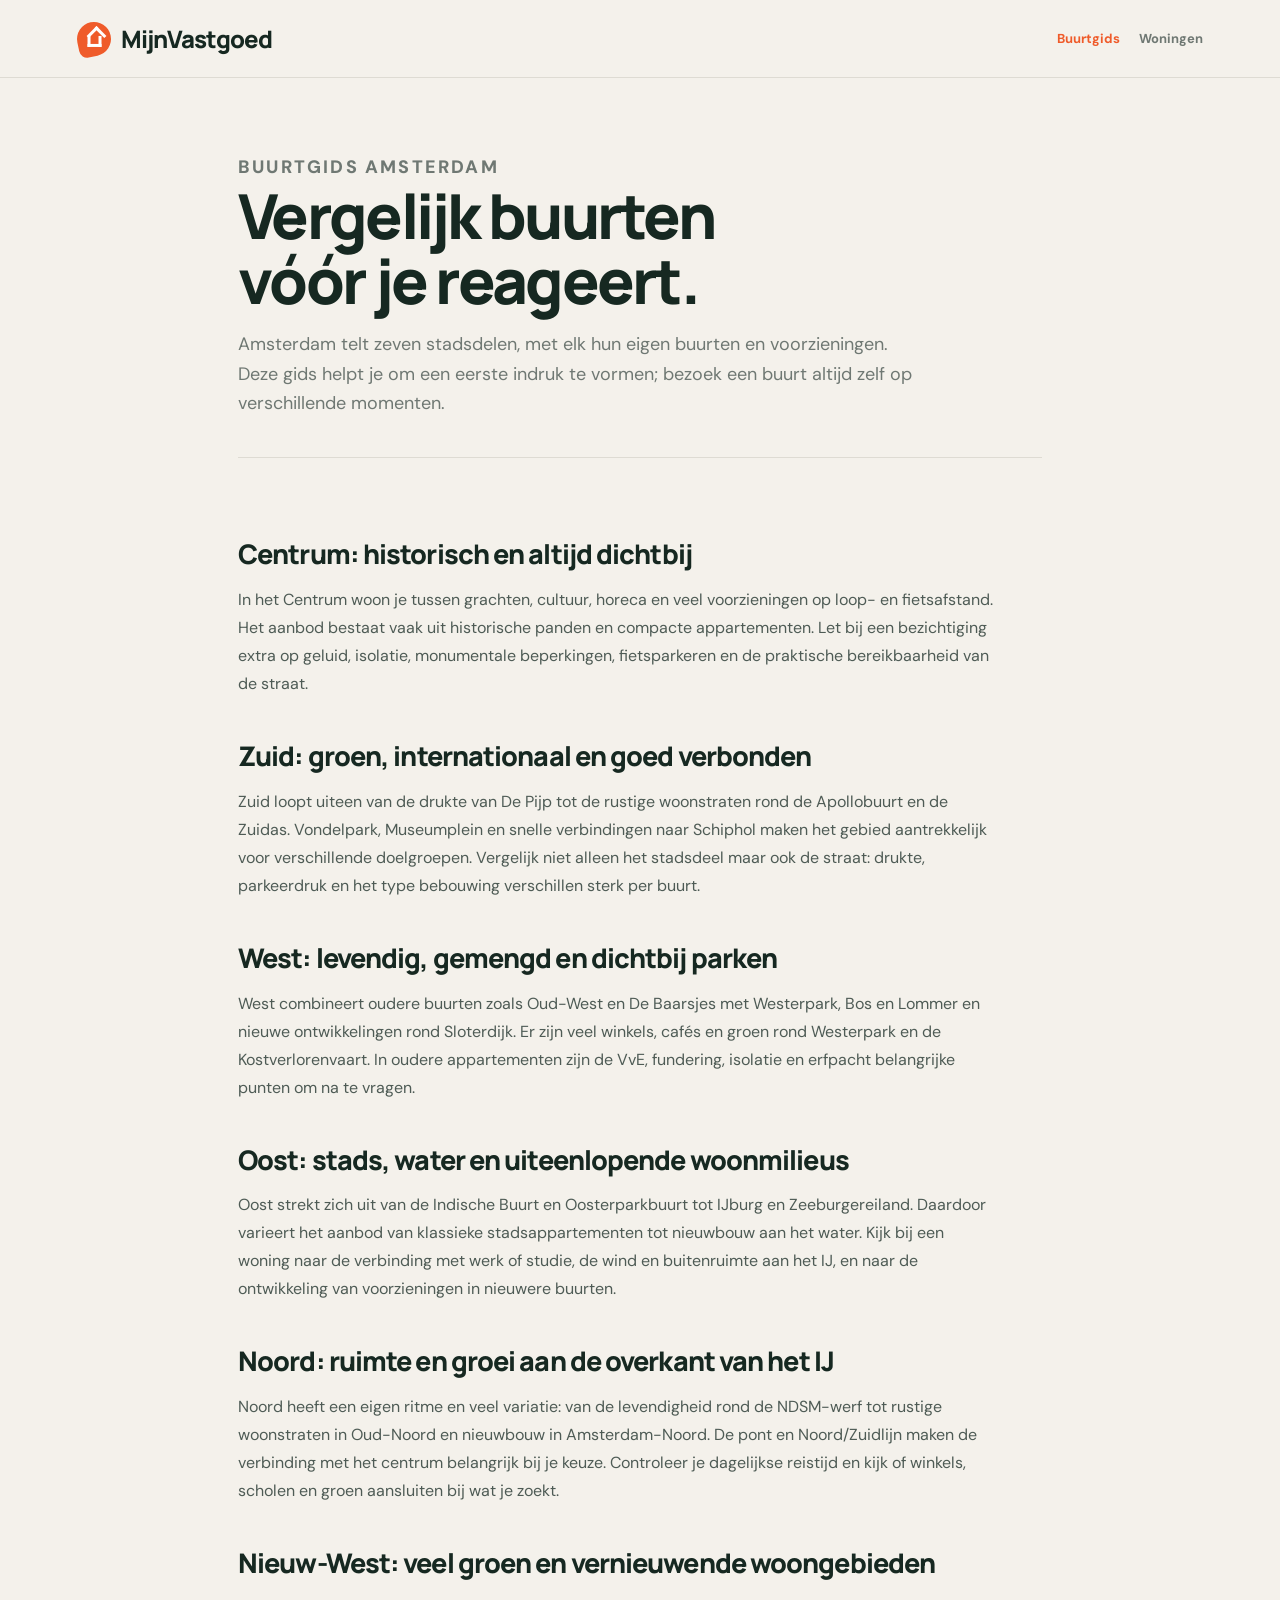
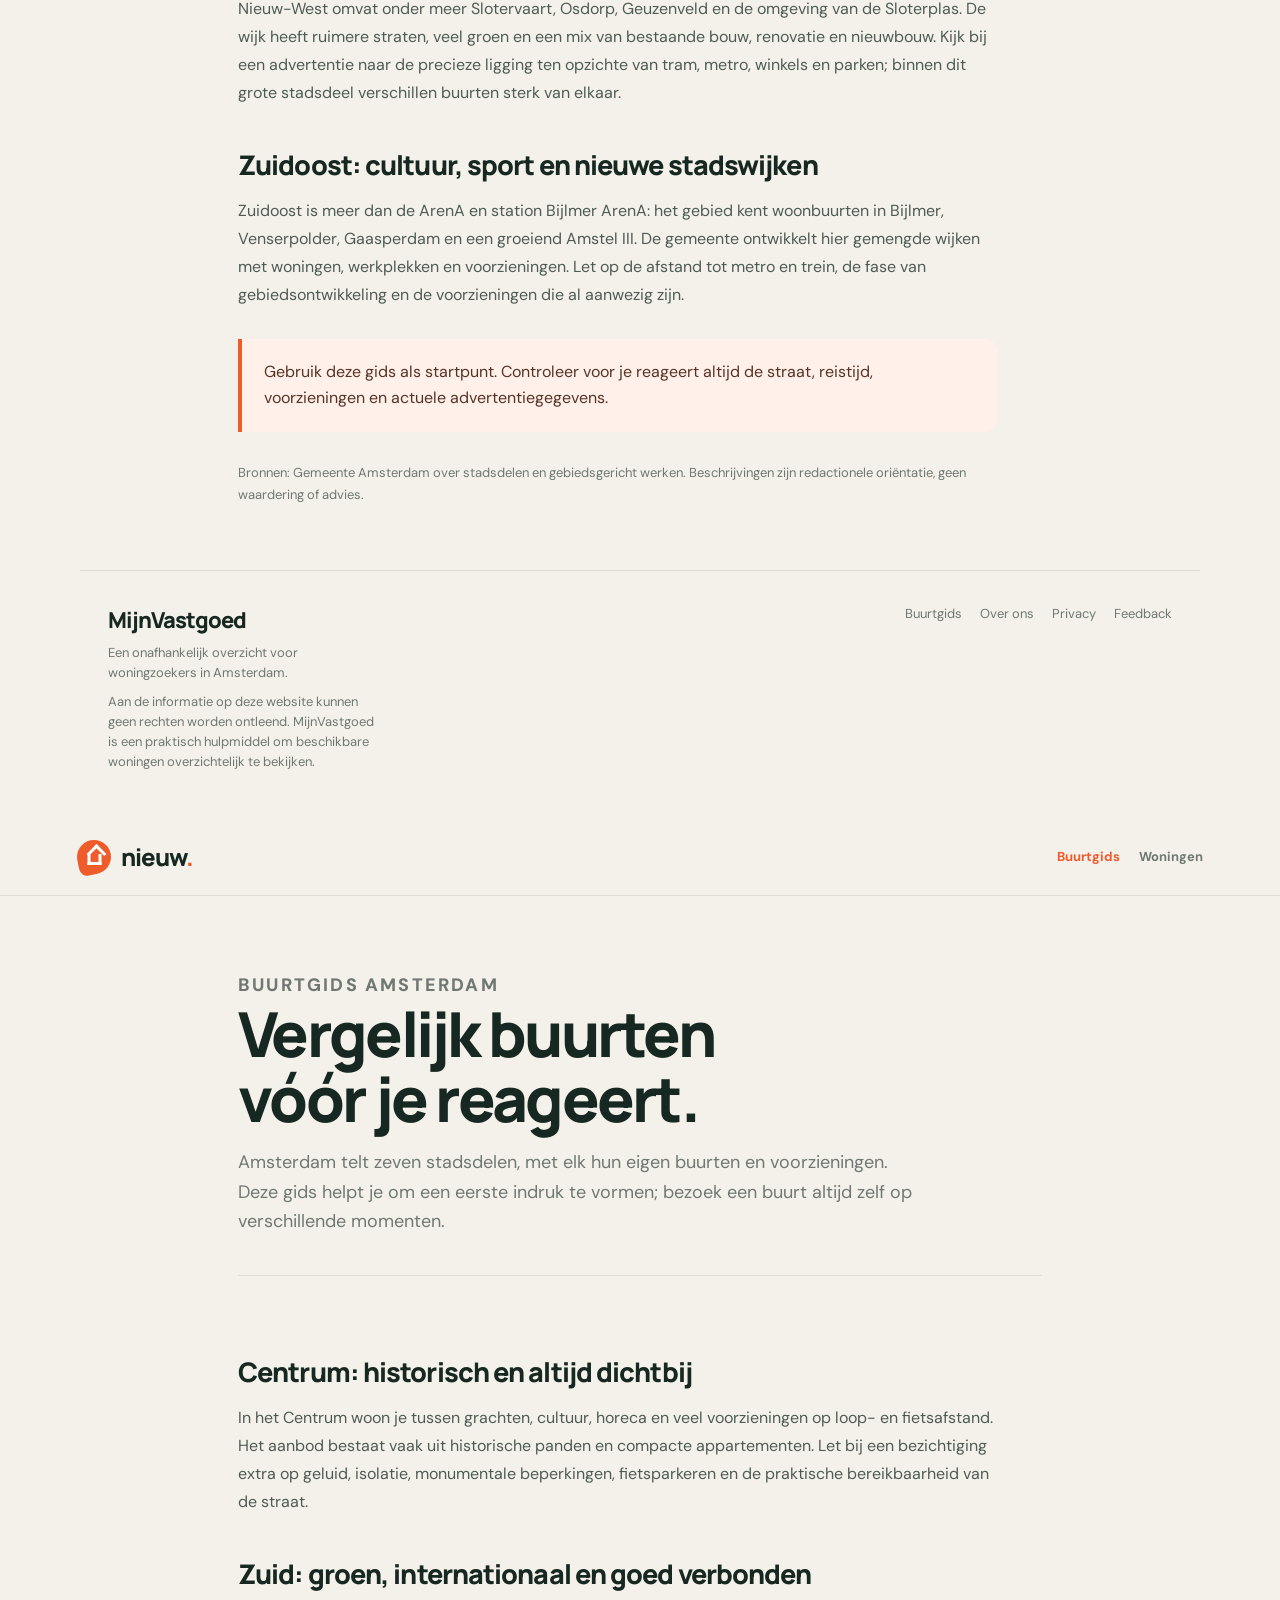
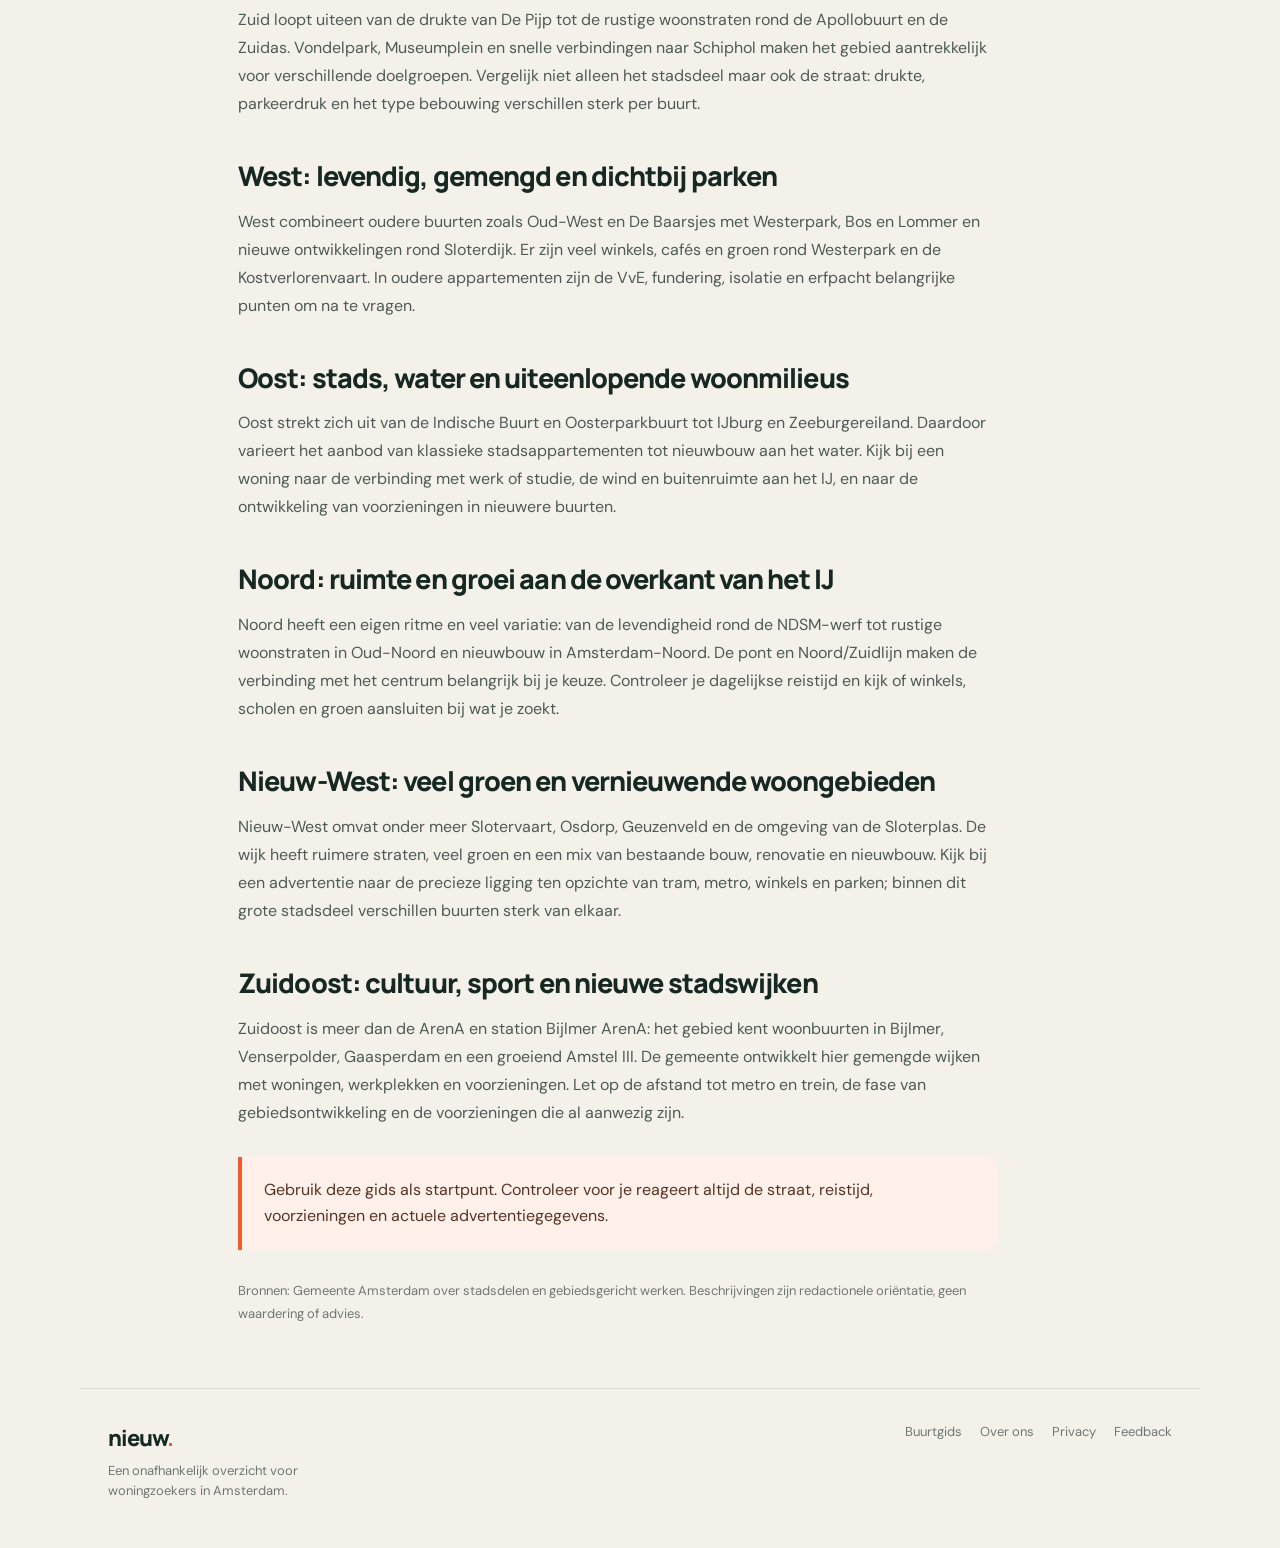
==== commit 3e554a73: "Actualiseer MijnVastgoed huisstijl en disclaimer" ====
--- a/buurten.html
+++ b/buurten.html
@@ -1,3 +1,16 @@
+<!doctype html>
+<html lang="nl"><head><meta charset="utf-8"><meta name="viewport" content="width=device-width, initial-scale=1"><title>Buurtgids Amsterdam | Mijnvastgoed</title><meta name="description" content="Een praktische buurtgids voor wie in Amsterdam een huur- of koopwoning zoekt."><link rel="canonical" href="https://mijnvastgoed.github.io/buurten.html"><script async src="https://pagead2.googlesyndication.com/pagead/js/adsbygoogle.js?client=ca-pub-2361296620186470" crossorigin="anonymous"></script><link rel="preconnect" href="https://fonts.googleapis.com"><link rel="preconnect" href="https://fonts.gstatic.com" crossorigin><link href="https://fonts.googleapis.com/css2?family=DM+Sans:wght@400;500;600;700&family=Manrope:wght@600;700;800&display=swap" rel="stylesheet"><link rel="stylesheet" href="styles.css?v=12"></head>
+<body><header class="topbar content-topbar"><a class="brand" href="index.html" aria-label="Terug naar MijnVastgoed"><span class="brand-mark"><span></span></span><span>MijnVastgoed</span></a><nav class="content-nav" aria-label="Hoofdnavigatie"><a class="active" href="buurten.html">Buurtgids</a><a href="index.html">Woningen</a></nav></header>
+<main class="content-main"><section class="content-hero"><p class="eyebrow">BUURTGIDS AMSTERDAM</p><h1>Vergelijk buurten<br>vóór je reageert.</h1><p>Amsterdam telt zeven stadsdelen, met elk hun eigen buurten en voorzieningen. Deze gids helpt je om een eerste indruk te vormen; bezoek een buurt altijd zelf op verschillende momenten.</p></section><article class="article-content">
+<h2>Centrum: historisch en altijd dichtbij</h2><p>In het Centrum woon je tussen grachten, cultuur, horeca en veel voorzieningen op loop- en fietsafstand. Het aanbod bestaat vaak uit historische panden en compacte appartementen. Let bij een bezichtiging extra op geluid, isolatie, monumentale beperkingen, fietsparkeren en de praktische bereikbaarheid van de straat.</p>
+<h2>Zuid: groen, internationaal en goed verbonden</h2><p>Zuid loopt uiteen van de drukte van De Pijp tot de rustige woonstraten rond de Apollobuurt en de Zuidas. Vondelpark, Museumplein en snelle verbindingen naar Schiphol maken het gebied aantrekkelijk voor verschillende doelgroepen. Vergelijk niet alleen het stadsdeel maar ook de straat: drukte, parkeerdruk en het type bebouwing verschillen sterk per buurt.</p>
+<h2>West: levendig, gemengd en dichtbij parken</h2><p>West combineert oudere buurten zoals Oud-West en De Baarsjes met Westerpark, Bos en Lommer en nieuwe ontwikkelingen rond Sloterdijk. Er zijn veel winkels, cafés en groen rond Westerpark en de Kostverlorenvaart. In oudere appartementen zijn de VvE, fundering, isolatie en erfpacht belangrijke punten om na te vragen.</p>
+<h2>Oost: stads, water en uiteenlopende woonmilieus</h2><p>Oost strekt zich uit van de Indische Buurt en Oosterparkbuurt tot IJburg en Zeeburgereiland. Daardoor varieert het aanbod van klassieke stadsappartementen tot nieuwbouw aan het water. Kijk bij een woning naar de verbinding met werk of studie, de wind en buitenruimte aan het IJ, en naar de ontwikkeling van voorzieningen in nieuwere buurten.</p>
+<h2>Noord: ruimte en groei aan de overkant van het IJ</h2><p>Noord heeft een eigen ritme en veel variatie: van de levendigheid rond de NDSM-werf tot rustige woonstraten in Oud-Noord en nieuwbouw in Amsterdam-Noord. De pont en Noord/Zuidlijn maken de verbinding met het centrum belangrijk bij je keuze. Controleer je dagelijkse reistijd en kijk of winkels, scholen en groen aansluiten bij wat je zoekt.</p>
+<h2>Nieuw-West: veel groen en vernieuwende woongebieden</h2><p>Nieuw-West omvat onder meer Slotervaart, Osdorp, Geuzenveld en de omgeving van de Sloterplas. De wijk heeft ruimere straten, veel groen en een mix van bestaande bouw, renovatie en nieuwbouw. Kijk bij een advertentie naar de precieze ligging ten opzichte van tram, metro, winkels en parken; binnen dit grote stadsdeel verschillen buurten sterk van elkaar.</p>
+<h2>Zuidoost: cultuur, sport en nieuwe stadswijken</h2><p>Zuidoost is meer dan de ArenA en station Bijlmer ArenA: het gebied kent woonbuurten in Bijlmer, Venserpolder, Gaasperdam en een groeiend Amstel III. De gemeente ontwikkelt hier gemengde wijken met woningen, werkplekken en voorzieningen. Let op de afstand tot metro en trein, de fase van gebiedsontwikkeling en de voorzieningen die al aanwezig zijn.</p>
+<div class="callout">Gebruik deze gids als startpunt. Controleer voor je reageert altijd de straat, reistijd, voorzieningen en actuele advertentiegegevens.</div><p class="content-note">Bronnen: Gemeente Amsterdam over stadsdelen en gebiedsgericht werken. Beschrijvingen zijn redactionele oriëntatie, geen waardering of advies.</p></article></main>
+<footer class="site-footer"><div><a class="footer-brand" href="index.html">MijnVastgoed</a><p>Een onafhankelijk overzicht voor woningzoekers in Amsterdam.</p><p>Aan de informatie op deze website kunnen geen rechten worden ontleend. MijnVastgoed is een praktisch hulpmiddel om beschikbare woningen overzichtelijk te bekijken.</p></div><nav aria-label="Informatie"><a href="buurten.html">Buurtgids</a><a href="over-ons.html">Over ons</a><a href="privacy.html">Privacy</a><a href="contact.html">Feedback</a></nav></footer></body></html>
 <!doctype html>
 <html lang="nl"><head><meta charset="utf-8"><meta name="viewport" content="width=device-width, initial-scale=1"><title>Buurtgids Amsterdam | Mijnvastgoed</title><meta name="description" content="Een praktische buurtgids voor wie in Amsterdam een huur- of koopwoning zoekt."><link rel="canonical" href="https://mijnvastgoed.github.io/buurten.html"><script async src="https://pagead2.googlesyndication.com/pagead/js/adsbygoogle.js?client=ca-pub-2361296620186470" crossorigin="anonymous"></script><link rel="preconnect" href="https://fonts.googleapis.com"><link rel="preconnect" href="https://fonts.gstatic.com" crossorigin><link href="https://fonts.googleapis.com/css2?family=DM+Sans:wght@400;500;600;700&family=Manrope:wght@600;700;800&display=swap" rel="stylesheet"><link rel="stylesheet" href="styles.css?v=12"></head>
 <body><header class="topbar content-topbar"><a class="brand" href="index.html" aria-label="Terug naar Mijnvastgoed"><span class="brand-mark"><span></span></span><span>nieuw<span class="brand-dot">.</span></span></a><nav class="content-nav" aria-label="Hoofdnavigatie"><a class="active" href="buurten.html">Buurtgids</a><a href="index.html">Woningen</a></nav></header>
--- a/styles.css
+++ b/styles.css
@@ -27,3 +27,4 @@
 .topbar-info{color:var(--ink);font-size:13px;font-weight:700;text-decoration:none;margin-left:auto;margin-right:18px}.topbar-info:hover{text-decoration:underline}.site-footer{max-width:1120px;margin:0 auto;padding:34px 28px 46px;border-top:1px solid var(--line);display:flex;justify-content:space-between;gap:35px;color:var(--muted)}.footer-brand{color:var(--ink);font:800 22px Manrope;text-decoration:none;letter-spacing:-1px}.footer-brand span{color:var(--orange)}.site-footer p{max-width:270px;font-size:13px;line-height:1.55;margin:8px 0 0}.site-footer nav{display:flex;flex-wrap:wrap;justify-content:flex-end;align-content:flex-start;gap:11px 18px;max-width:460px}.site-footer nav a{color:var(--muted);font-size:13px;text-decoration:none}.site-footer nav a:hover{color:var(--ink);text-decoration:underline}.content-topbar{position:sticky;top:0}.content-nav{display:flex;align-items:center;gap:19px}.content-nav a{color:var(--muted);font-size:13px;font-weight:700;text-decoration:none}.content-nav a:hover,.content-nav a.active{color:var(--orange)}.content-main{max-width:860px;margin:0 auto;padding:70px 28px 30px}.content-hero{padding:5px 0 38px;border-bottom:1px solid var(--line)}.content-hero h1{font:800 clamp(38px,6vw,62px)/1.05 Manrope;letter-spacing:-2.7px;margin:0 0 17px}.content-hero p{max-width:680px;color:var(--muted);font-size:18px;line-height:1.65;margin:0}.article-content{max-width:760px;padding:38px 0 20px}.article-content h2{font:800 27px/1.18 Manrope;letter-spacing:-.9px;margin:42px 0 12px}.article-content h3{font:800 19px Manrope;margin:28px 0 7px}.article-content p,.article-content li{color:#4e5b55;font-size:16px;line-height:1.75}.article-content ul{padding-left:22px}.article-content a{color:var(--orange);font-weight:700}.info-grid{display:grid;grid-template-columns:repeat(2,minmax(0,1fr));gap:15px;margin:30px 0}.info-card{background:#fff;border:1px solid var(--line);border-radius:18px;padding:24px}.info-card h2{font:800 20px Manrope;margin:0 0 8px}.info-card p{font-size:14px;line-height:1.6;margin:0;color:var(--muted)}.callout{margin:30px 0;padding:20px 22px;background:#fff0e9;border-left:4px solid var(--orange);border-radius:0 14px 14px 0;color:#573326;line-height:1.65}.content-note{font-size:13px!important;color:var(--muted)!important}.contact-card{background:#fff;border:1px solid var(--line);border-radius:20px;padding:28px;margin:30px 0}.contact-card h2{margin-top:0}.contact-button{display:inline-block;border-radius:10px;background:var(--orange);color:#fff!important;padding:12px 17px;text-decoration:none;font-weight:800}.contact-button:hover{filter:brightness(.94);text-decoration:none!important}
 .home-guide{max-width:940px;margin:48px auto 18px;padding:46px 36px;background:#e9f1ed;border:1px solid #d9e5de;border-radius:28px}.home-guide h2{max-width:650px;margin:0 0 14px;color:var(--ink);font:800 clamp(29px,4vw,45px)/1.08 Manrope;letter-spacing:-1.7px}.home-guide>p:not(.eyebrow){max-width:720px;margin:0;color:#4e5b55;font-size:16px;line-height:1.72}.home-guide .info-grid{grid-template-columns:repeat(3,minmax(0,1fr));margin:28px 0 22px}.home-guide .info-card{background:rgba(255,255,255,.78)}.home-guide .info-card h3{margin:0 0 8px;font:800 17px/1.2 Manrope;color:var(--ink)}.home-guide-link{color:var(--orange);font-weight:800;text-decoration:none}.home-guide-link:hover{text-decoration:underline}
 @media(max-width:700px){.topbar-info{display:none}.content-nav{gap:13px}.content-nav a:not(.active){display:none}.content-main{padding:46px 20px 16px}.content-hero h1{letter-spacing:-2px}.content-hero p{font-size:16px}.article-content{padding-top:24px}.article-content h2{font-size:24px;margin-top:34px}.article-content p,.article-content li{font-size:15px}.info-grid,.home-guide .info-grid{grid-template-columns:1fr}.home-guide{margin:34px 18px 10px;padding:32px 22px;border-radius:22px}.site-footer{margin:0 18px;padding:28px 0 38px;display:block}.site-footer nav{justify-content:flex-start;margin-top:22px}.content-topbar{padding:0 20px}}
+.feedback-form{display:grid;gap:16px;margin-top:20px}.feedback-form label{display:grid;gap:7px;color:var(--ink);font-size:14px;font-weight:800}.feedback-form label span{color:var(--muted);font-weight:400}.feedback-form input,.feedback-form select,.feedback-form textarea{width:100%;border:1px solid var(--line);border-radius:11px;background:#fff;color:var(--ink);padding:12px 13px;font:500 14px inherit;outline:none}.feedback-form textarea{min-height:145px;resize:vertical}.feedback-form input:focus,.feedback-form select:focus,.feedback-form textarea:focus{border-color:var(--orange);box-shadow:0 0 0 3px rgba(239,91,42,.12)}.feedback-status{min-height:22px;margin:0;color:var(--green);font-weight:700;font-size:13px}.feedback-form .contact-button{border:0;cursor:pointer;justify-self:start}.feedback-form .contact-button:disabled{cursor:wait;opacity:.65}
--- a/styles.css
+++ b/styles.css
@@ -27,3 +27,4 @@
 .topbar-info{color:var(--ink);font-size:13px;font-weight:700;text-decoration:none;margin-left:auto;margin-right:18px}.topbar-info:hover{text-decoration:underline}.site-footer{max-width:1120px;margin:0 auto;padding:34px 28px 46px;border-top:1px solid var(--line);display:flex;justify-content:space-between;gap:35px;color:var(--muted)}.footer-brand{color:var(--ink);font:800 22px Manrope;text-decoration:none;letter-spacing:-1px}.footer-brand span{color:var(--orange)}.site-footer p{max-width:270px;font-size:13px;line-height:1.55;margin:8px 0 0}.site-footer nav{display:flex;flex-wrap:wrap;justify-content:flex-end;align-content:flex-start;gap:11px 18px;max-width:460px}.site-footer nav a{color:var(--muted);font-size:13px;text-decoration:none}.site-footer nav a:hover{color:var(--ink);text-decoration:underline}.content-topbar{position:sticky;top:0}.content-nav{display:flex;align-items:center;gap:19px}.content-nav a{color:var(--muted);font-size:13px;font-weight:700;text-decoration:none}.content-nav a:hover,.content-nav a.active{color:var(--orange)}.content-main{max-width:860px;margin:0 auto;padding:70px 28px 30px}.content-hero{padding:5px 0 38px;border-bottom:1px solid var(--line)}.content-hero h1{font:800 clamp(38px,6vw,62px)/1.05 Manrope;letter-spacing:-2.7px;margin:0 0 17px}.content-hero p{max-width:680px;color:var(--muted);font-size:18px;line-height:1.65;margin:0}.article-content{max-width:760px;padding:38px 0 20px}.article-content h2{font:800 27px/1.18 Manrope;letter-spacing:-.9px;margin:42px 0 12px}.article-content h3{font:800 19px Manrope;margin:28px 0 7px}.article-content p,.article-content li{color:#4e5b55;font-size:16px;line-height:1.75}.article-content ul{padding-left:22px}.article-content a{color:var(--orange);font-weight:700}.info-grid{display:grid;grid-template-columns:repeat(2,minmax(0,1fr));gap:15px;margin:30px 0}.info-card{background:#fff;border:1px solid var(--line);border-radius:18px;padding:24px}.info-card h2{font:800 20px Manrope;margin:0 0 8px}.info-card p{font-size:14px;line-height:1.6;margin:0;color:var(--muted)}.callout{margin:30px 0;padding:20px 22px;background:#fff0e9;border-left:4px solid var(--orange);border-radius:0 14px 14px 0;color:#573326;line-height:1.65}.content-note{font-size:13px!important;color:var(--muted)!important}.contact-card{background:#fff;border:1px solid var(--line);border-radius:20px;padding:28px;margin:30px 0}.contact-card h2{margin-top:0}.contact-button{display:inline-block;border-radius:10px;background:var(--orange);color:#fff!important;padding:12px 17px;text-decoration:none;font-weight:800}.contact-button:hover{filter:brightness(.94);text-decoration:none!important}
 .home-guide{max-width:940px;margin:48px auto 18px;padding:46px 36px;background:#e9f1ed;border:1px solid #d9e5de;border-radius:28px}.home-guide h2{max-width:650px;margin:0 0 14px;color:var(--ink);font:800 clamp(29px,4vw,45px)/1.08 Manrope;letter-spacing:-1.7px}.home-guide>p:not(.eyebrow){max-width:720px;margin:0;color:#4e5b55;font-size:16px;line-height:1.72}.home-guide .info-grid{grid-template-columns:repeat(3,minmax(0,1fr));margin:28px 0 22px}.home-guide .info-card{background:rgba(255,255,255,.78)}.home-guide .info-card h3{margin:0 0 8px;font:800 17px/1.2 Manrope;color:var(--ink)}.home-guide-link{color:var(--orange);font-weight:800;text-decoration:none}.home-guide-link:hover{text-decoration:underline}
 @media(max-width:700px){.topbar-info{display:none}.content-nav{gap:13px}.content-nav a:not(.active){display:none}.content-main{padding:46px 20px 16px}.content-hero h1{letter-spacing:-2px}.content-hero p{font-size:16px}.article-content{padding-top:24px}.article-content h2{font-size:24px;margin-top:34px}.article-content p,.article-content li{font-size:15px}.info-grid,.home-guide .info-grid{grid-template-columns:1fr}.home-guide{margin:34px 18px 10px;padding:32px 22px;border-radius:22px}.site-footer{margin:0 18px;padding:28px 0 38px;display:block}.site-footer nav{justify-content:flex-start;margin-top:22px}.content-topbar{padding:0 20px}}
+.feedback-form{display:grid;gap:16px;margin-top:20px}.feedback-form label{display:grid;gap:7px;color:var(--ink);font-size:14px;font-weight:800}.feedback-form label span{color:var(--muted);font-weight:400}.feedback-form input,.feedback-form select,.feedback-form textarea{width:100%;border:1px solid var(--line);border-radius:11px;background:#fff;color:var(--ink);padding:12px 13px;font:500 14px inherit;outline:none}.feedback-form textarea{min-height:145px;resize:vertical}.feedback-form input:focus,.feedback-form select:focus,.feedback-form textarea:focus{border-color:var(--orange);box-shadow:0 0 0 3px rgba(239,91,42,.12)}.feedback-status{min-height:22px;margin:0;color:var(--green);font-weight:700;font-size:13px}.feedback-form .contact-button{border:0;cursor:pointer;justify-self:start}.feedback-form .contact-button:disabled{cursor:wait;opacity:.65}
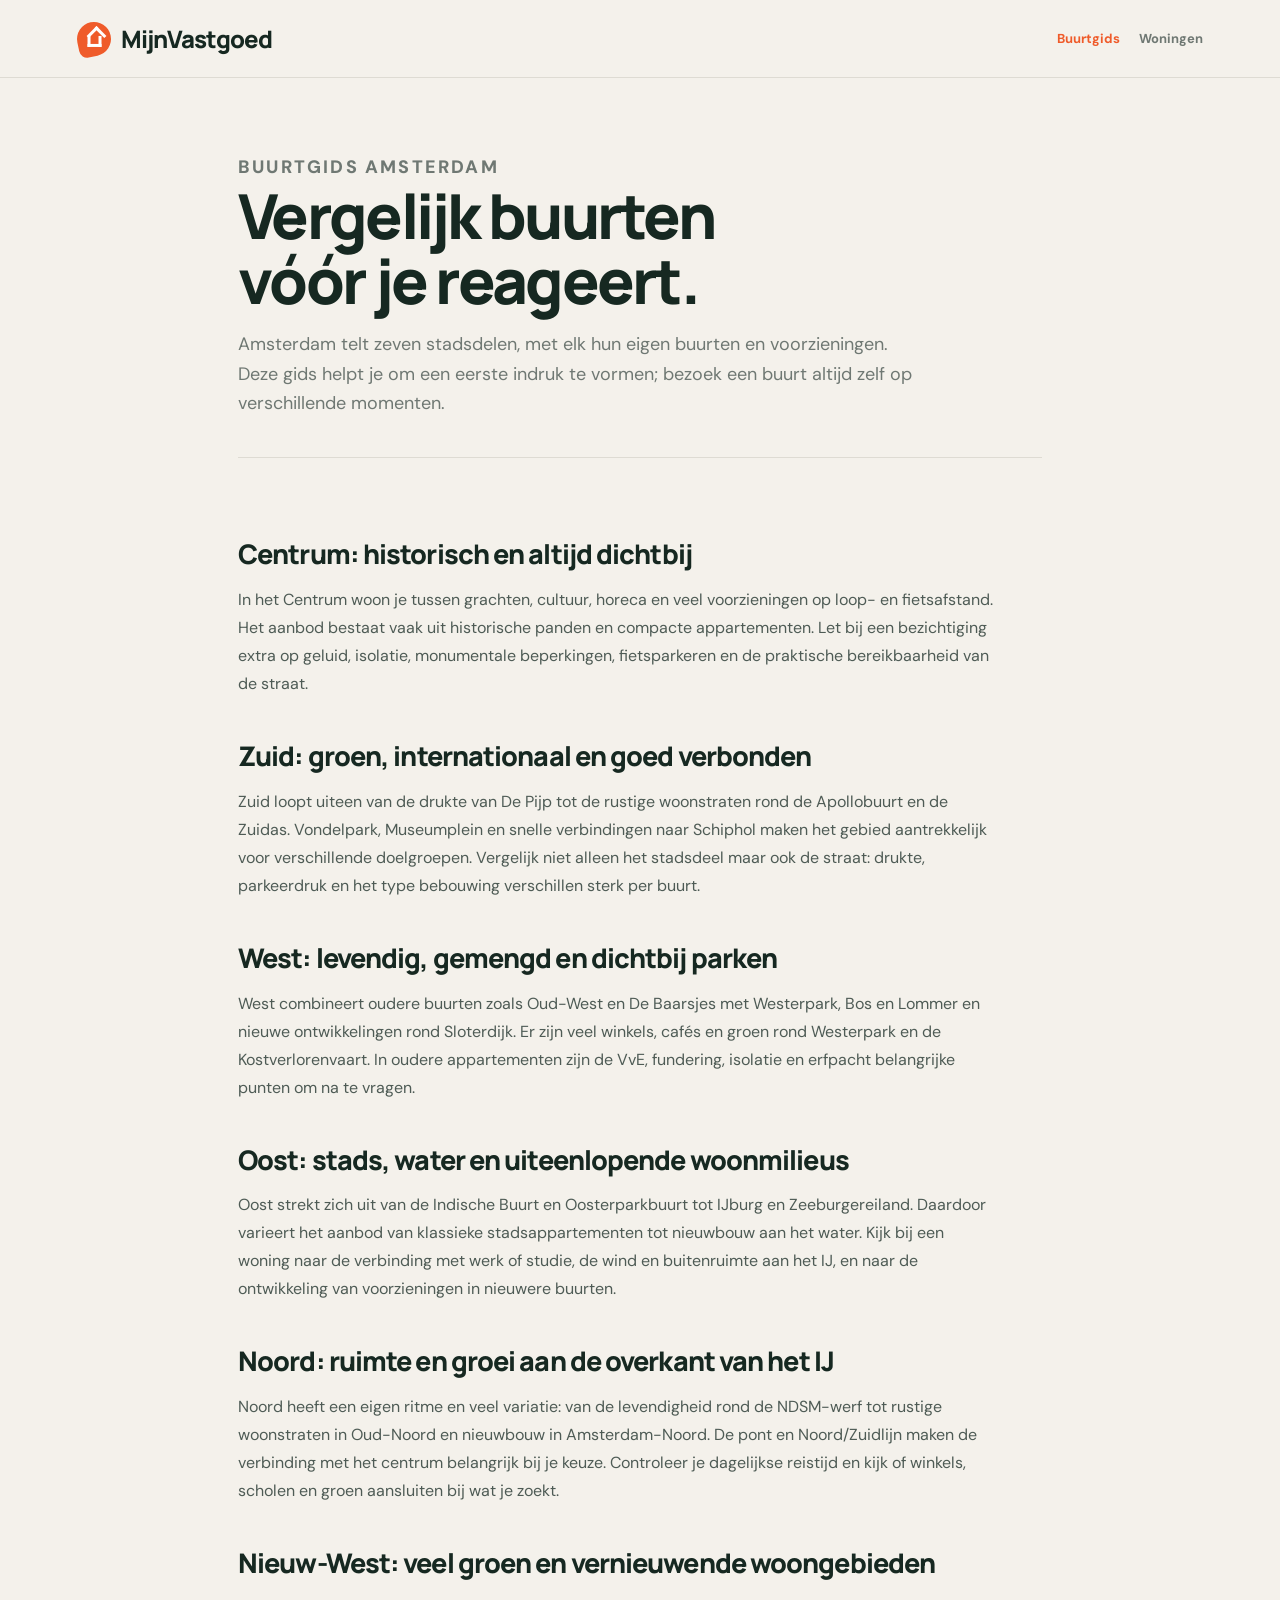
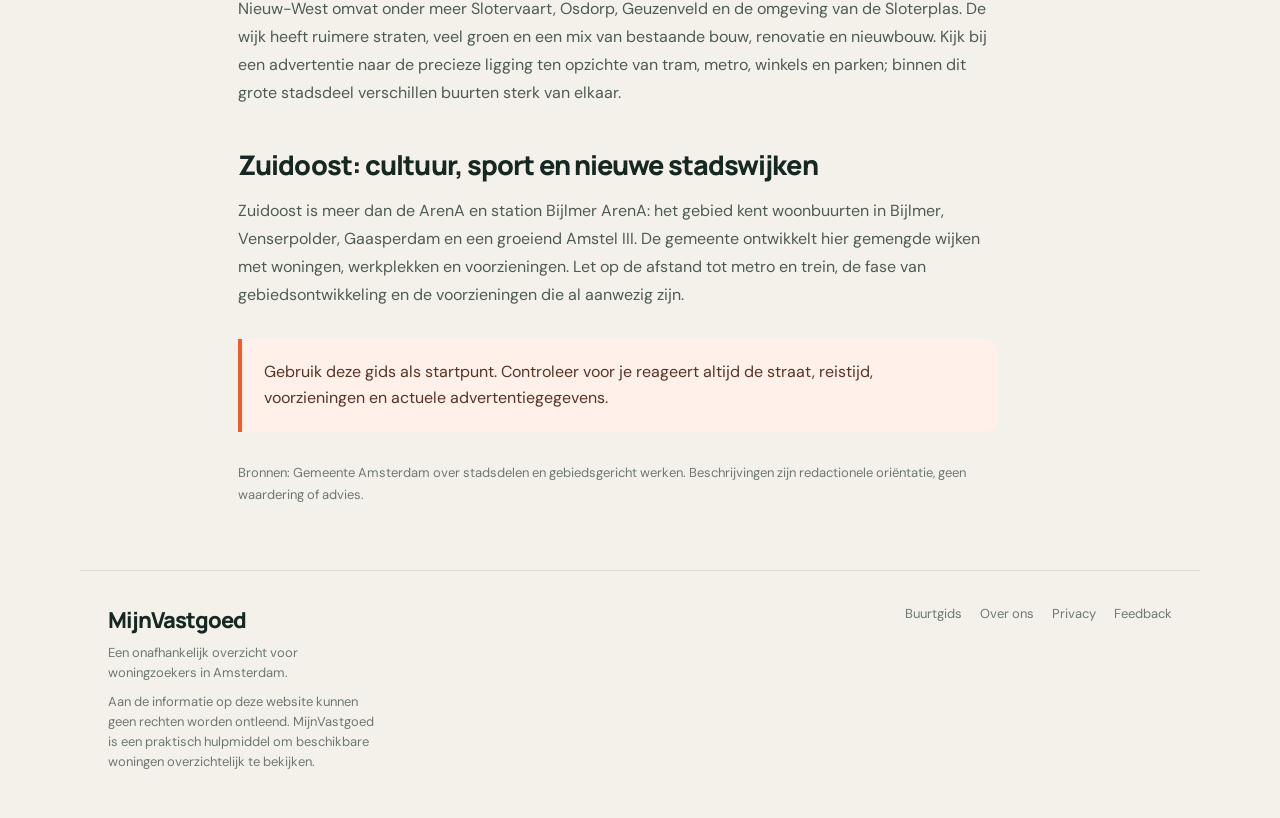
==== commit aa9054cb: "Herstel Buurtgids voor AdSense" ====
--- a/buurten.html
+++ b/buurten.html
@@ -11,16 +11,4 @@
 <h2>Zuidoost: cultuur, sport en nieuwe stadswijken</h2><p>Zuidoost is meer dan de ArenA en station Bijlmer ArenA: het gebied kent woonbuurten in Bijlmer, Venserpolder, Gaasperdam en een groeiend Amstel III. De gemeente ontwikkelt hier gemengde wijken met woningen, werkplekken en voorzieningen. Let op de afstand tot metro en trein, de fase van gebiedsontwikkeling en de voorzieningen die al aanwezig zijn.</p>
 <div class="callout">Gebruik deze gids als startpunt. Controleer voor je reageert altijd de straat, reistijd, voorzieningen en actuele advertentiegegevens.</div><p class="content-note">Bronnen: Gemeente Amsterdam over stadsdelen en gebiedsgericht werken. Beschrijvingen zijn redactionele oriëntatie, geen waardering of advies.</p></article></main>
 <footer class="site-footer"><div><a class="footer-brand" href="index.html">MijnVastgoed</a><p>Een onafhankelijk overzicht voor woningzoekers in Amsterdam.</p><p>Aan de informatie op deze website kunnen geen rechten worden ontleend. MijnVastgoed is een praktisch hulpmiddel om beschikbare woningen overzichtelijk te bekijken.</p></div><nav aria-label="Informatie"><a href="buurten.html">Buurtgids</a><a href="over-ons.html">Over ons</a><a href="privacy.html">Privacy</a><a href="contact.html">Feedback</a></nav></footer></body></html>
-<!doctype html>
-<html lang="nl"><head><meta charset="utf-8"><meta name="viewport" content="width=device-width, initial-scale=1"><title>Buurtgids Amsterdam | Mijnvastgoed</title><meta name="description" content="Een praktische buurtgids voor wie in Amsterdam een huur- of koopwoning zoekt."><link rel="canonical" href="https://mijnvastgoed.github.io/buurten.html"><script async src="https://pagead2.googlesyndication.com/pagead/js/adsbygoogle.js?client=ca-pub-2361296620186470" crossorigin="anonymous"></script><link rel="preconnect" href="https://fonts.googleapis.com"><link rel="preconnect" href="https://fonts.gstatic.com" crossorigin><link href="https://fonts.googleapis.com/css2?family=DM+Sans:wght@400;500;600;700&family=Manrope:wght@600;700;800&display=swap" rel="stylesheet"><link rel="stylesheet" href="styles.css?v=12"></head>
-<body><header class="topbar content-topbar"><a class="brand" href="index.html" aria-label="Terug naar Mijnvastgoed"><span class="brand-mark"><span></span></span><span>nieuw<span class="brand-dot">.</span></span></a><nav class="content-nav" aria-label="Hoofdnavigatie"><a class="active" href="buurten.html">Buurtgids</a><a href="index.html">Woningen</a></nav></header>
-<main class="content-main"><section class="content-hero"><p class="eyebrow">BUURTGIDS AMSTERDAM</p><h1>Vergelijk buurten<br>vóór je reageert.</h1><p>Amsterdam telt zeven stadsdelen, met elk hun eigen buurten en voorzieningen. Deze gids helpt je om een eerste indruk te vormen; bezoek een buurt altijd zelf op verschillende momenten.</p></section><article class="article-content">
-<h2>Centrum: historisch en altijd dichtbij</h2><p>In het Centrum woon je tussen grachten, cultuur, horeca en veel voorzieningen op loop- en fietsafstand. Het aanbod bestaat vaak uit historische panden en compacte appartementen. Let bij een bezichtiging extra op geluid, isolatie, monumentale beperkingen, fietsparkeren en de praktische bereikbaarheid van de straat.</p>
-<h2>Zuid: groen, internationaal en goed verbonden</h2><p>Zuid loopt uiteen van de drukte van De Pijp tot de rustige woonstraten rond de Apollobuurt en de Zuidas. Vondelpark, Museumplein en snelle verbindingen naar Schiphol maken het gebied aantrekkelijk voor verschillende doelgroepen. Vergelijk niet alleen het stadsdeel maar ook de straat: drukte, parkeerdruk en het type bebouwing verschillen sterk per buurt.</p>
-<h2>West: levendig, gemengd en dichtbij parken</h2><p>West combineert oudere buurten zoals Oud-West en De Baarsjes met Westerpark, Bos en Lommer en nieuwe ontwikkelingen rond Sloterdijk. Er zijn veel winkels, cafés en groen rond Westerpark en de Kostverlorenvaart. In oudere appartementen zijn de VvE, fundering, isolatie en erfpacht belangrijke punten om na te vragen.</p>
-<h2>Oost: stads, water en uiteenlopende woonmilieus</h2><p>Oost strekt zich uit van de Indische Buurt en Oosterparkbuurt tot IJburg en Zeeburgereiland. Daardoor varieert het aanbod van klassieke stadsappartementen tot nieuwbouw aan het water. Kijk bij een woning naar de verbinding met werk of studie, de wind en buitenruimte aan het IJ, en naar de ontwikkeling van voorzieningen in nieuwere buurten.</p>
-<h2>Noord: ruimte en groei aan de overkant van het IJ</h2><p>Noord heeft een eigen ritme en veel variatie: van de levendigheid rond de NDSM-werf tot rustige woonstraten in Oud-Noord en nieuwbouw in Amsterdam-Noord. De pont en Noord/Zuidlijn maken de verbinding met het centrum belangrijk bij je keuze. Controleer je dagelijkse reistijd en kijk of winkels, scholen en groen aansluiten bij wat je zoekt.</p>
-<h2>Nieuw-West: veel groen en vernieuwende woongebieden</h2><p>Nieuw-West omvat onder meer Slotervaart, Osdorp, Geuzenveld en de omgeving van de Sloterplas. De wijk heeft ruimere straten, veel groen en een mix van bestaande bouw, renovatie en nieuwbouw. Kijk bij een advertentie naar de precieze ligging ten opzichte van tram, metro, winkels en parken; binnen dit grote stadsdeel verschillen buurten sterk van elkaar.</p>
-<h2>Zuidoost: cultuur, sport en nieuwe stadswijken</h2><p>Zuidoost is meer dan de ArenA en station Bijlmer ArenA: het gebied kent woonbuurten in Bijlmer, Venserpolder, Gaasperdam en een groeiend Amstel III. De gemeente ontwikkelt hier gemengde wijken met woningen, werkplekken en voorzieningen. Let op de afstand tot metro en trein, de fase van gebiedsontwikkeling en de voorzieningen die al aanwezig zijn.</p>
-<div class="callout">Gebruik deze gids als startpunt. Controleer voor je reageert altijd de straat, reistijd, voorzieningen en actuele advertentiegegevens.</div><p class="content-note">Bronnen: Gemeente Amsterdam over stadsdelen en gebiedsgericht werken. Beschrijvingen zijn redactionele oriëntatie, geen waardering of advies.</p></article></main>
-<footer class="site-footer"><div><a class="footer-brand" href="index.html">nieuw<span>.</span></a><p>Een onafhankelijk overzicht voor woningzoekers in Amsterdam.</p></div><nav aria-label="Informatie"><a href="buurten.html">Buurtgids</a><a href="over-ons.html">Over ons</a><a href="privacy.html">Privacy</a><a href="contact.html">Feedback</a></nav></footer></body></html>
+
